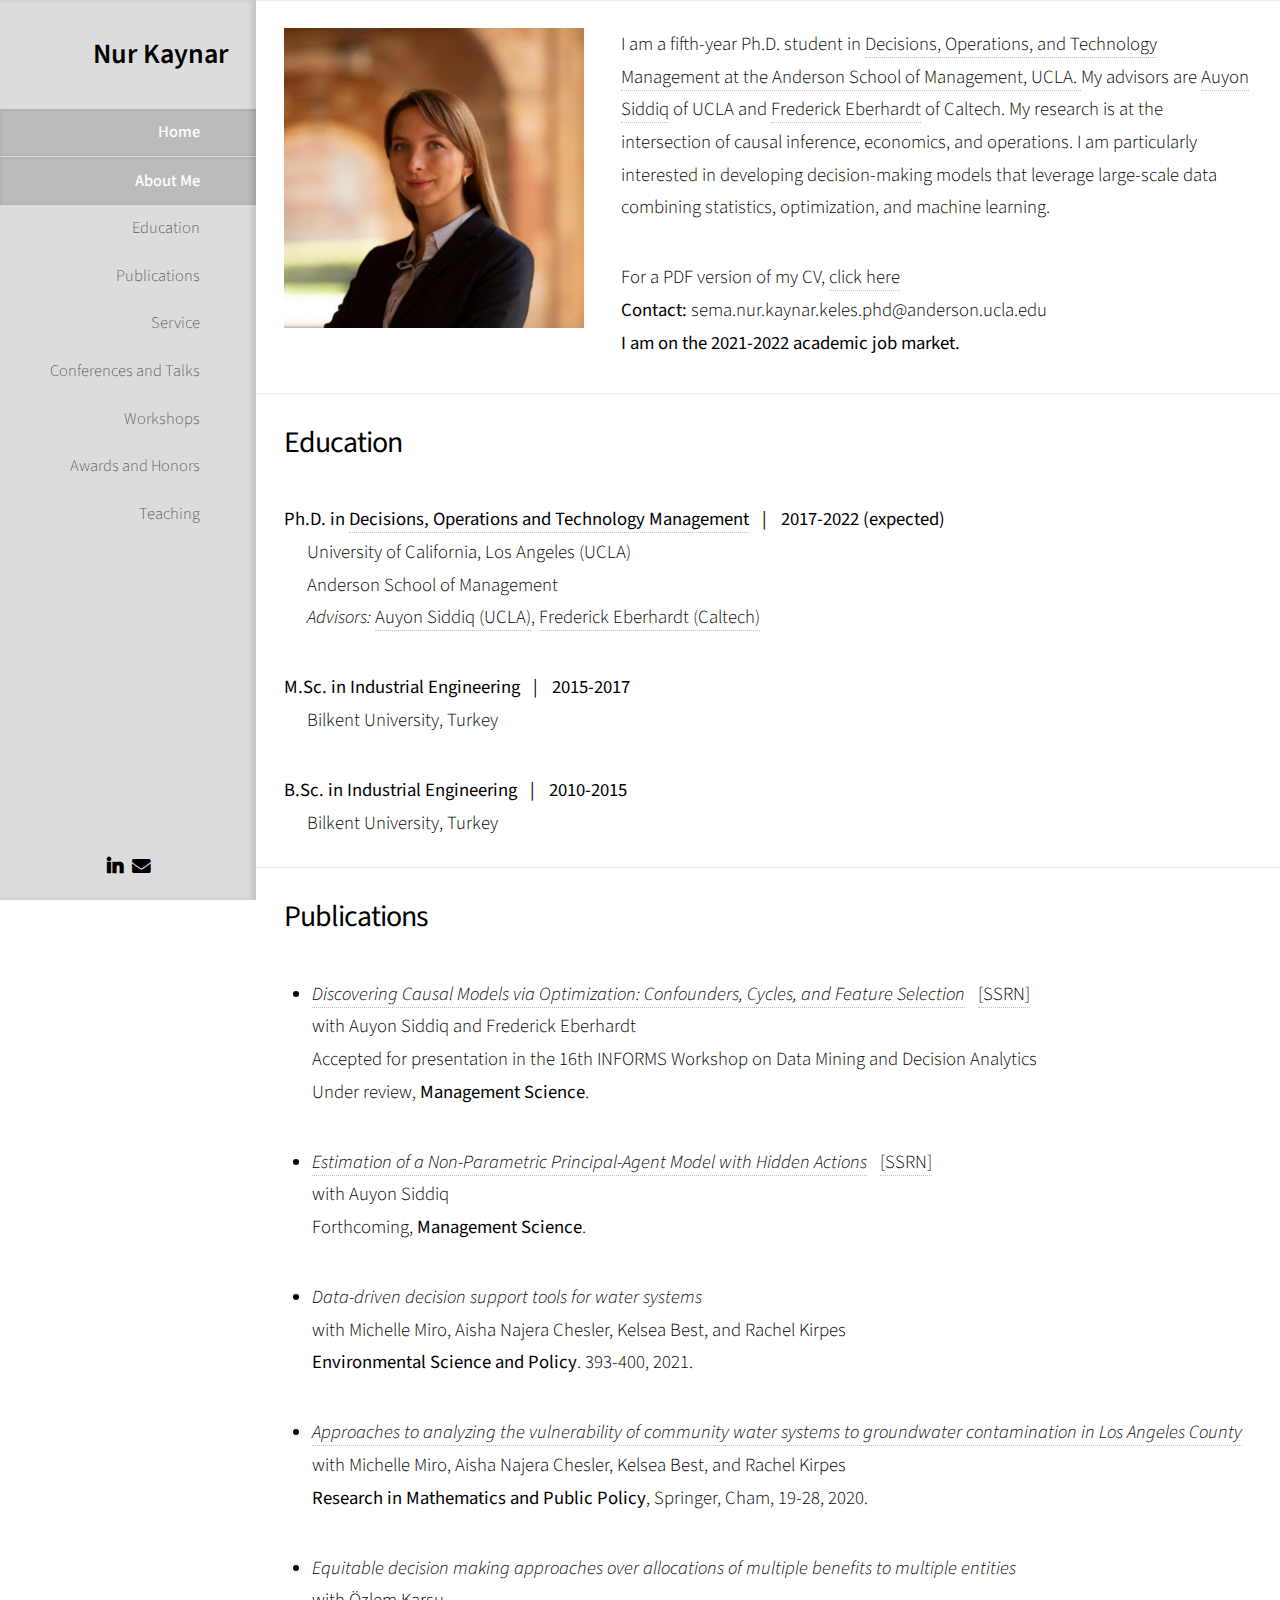
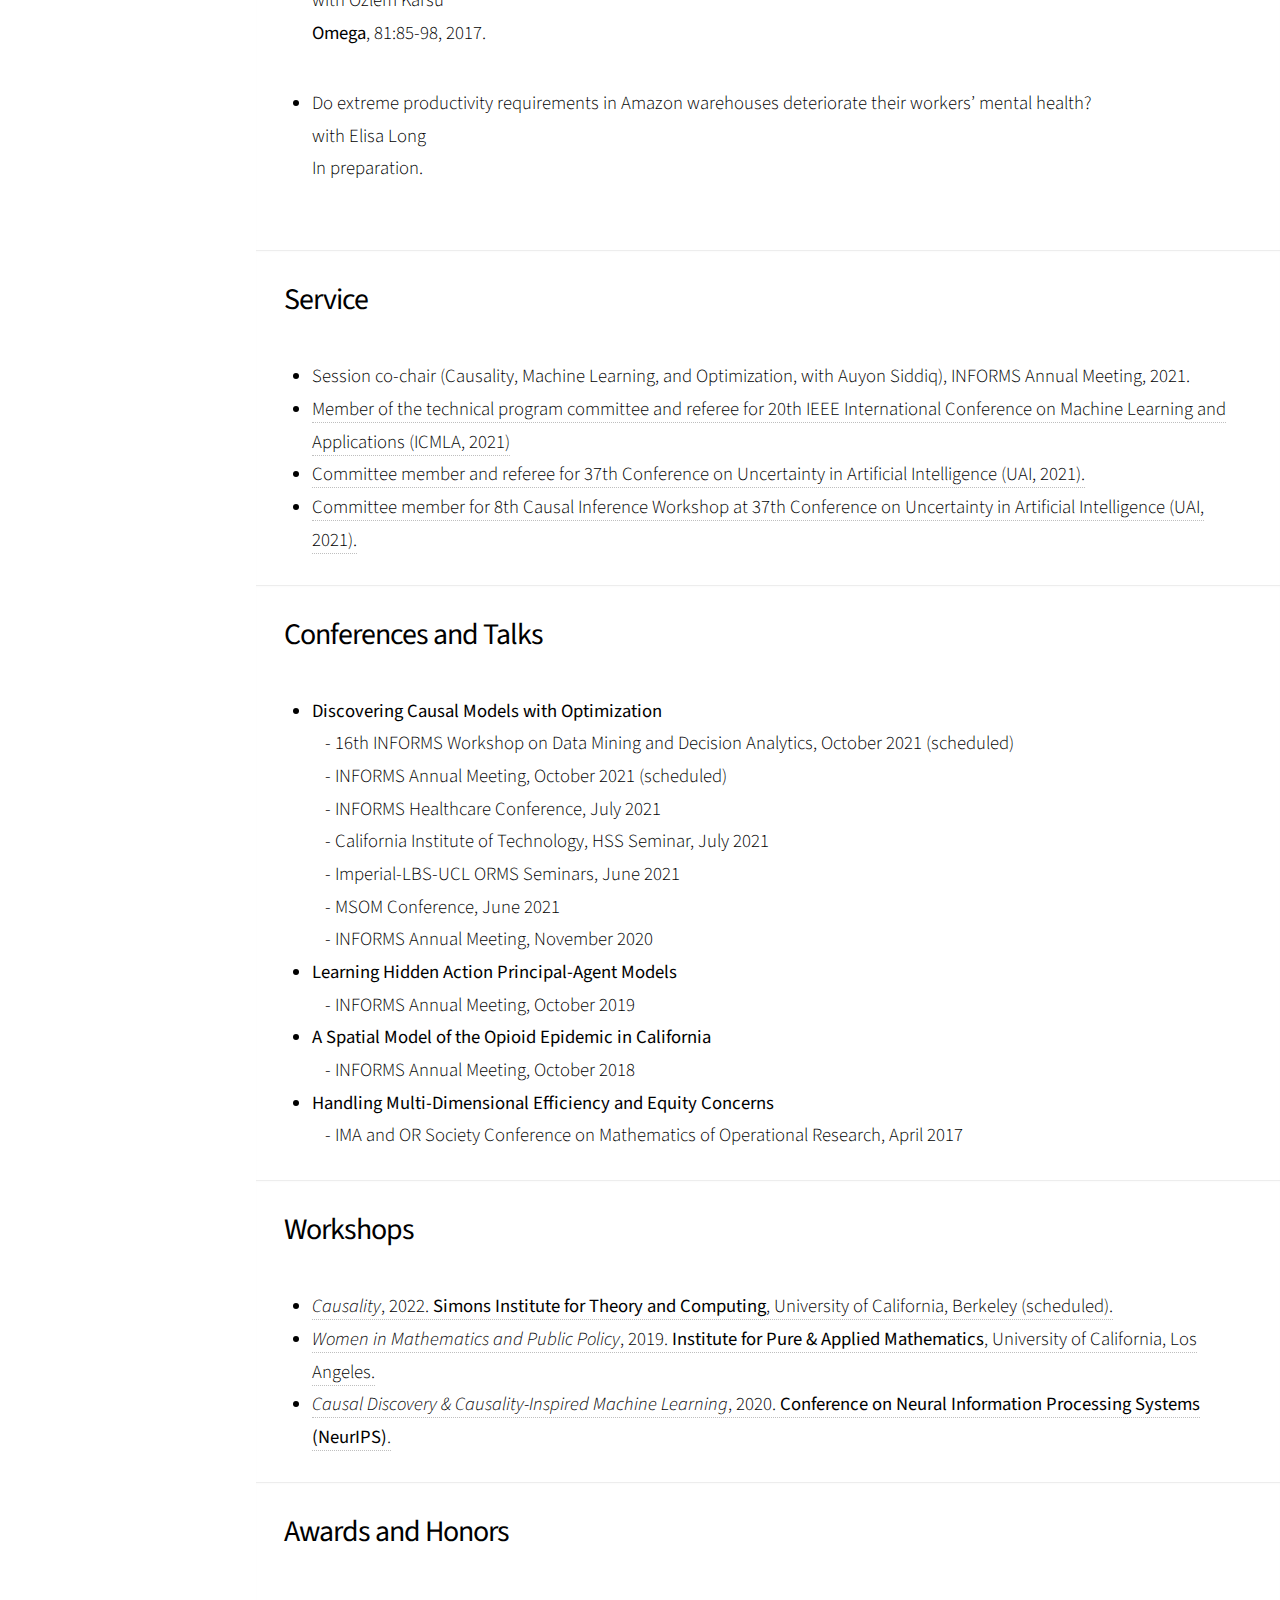
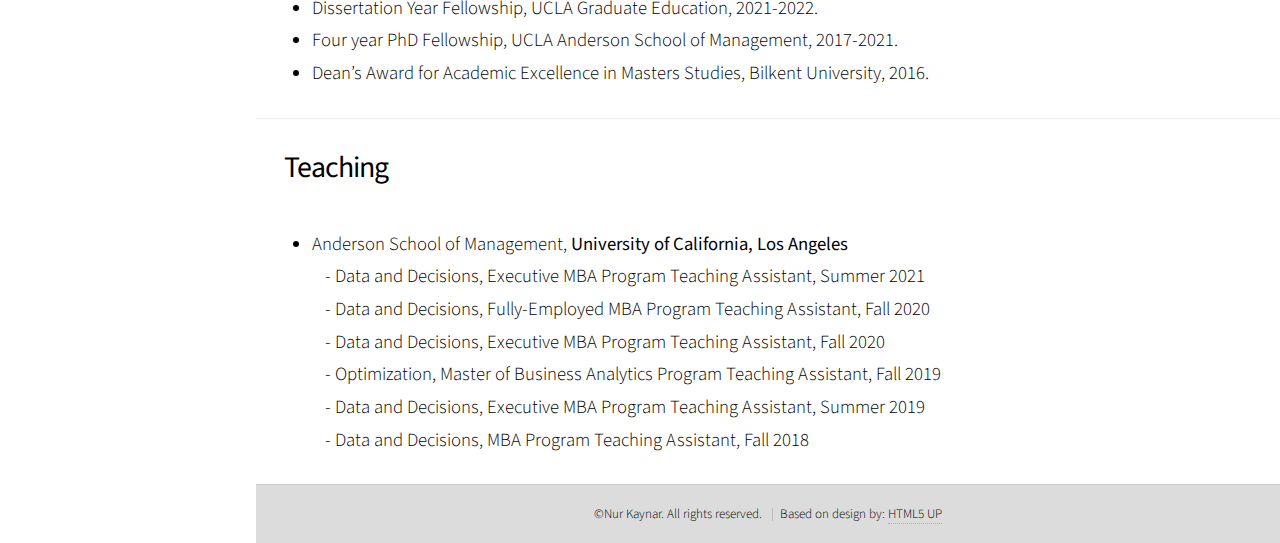
==== index.html @ 28cd74de "Updated CV" ====
<!DOCTYPE HTML>
<html><head><!-- Robots -->
  <meta name="robots" content="index, follow" /><link rel="canonical" href="https://nkaynar.github.io/" /><!-- Title, description, author --><title>Home | Nur Kaynar</title>
  <meta name="description" content="Nur Kaynar, UCLA" />
  <meta name="author" content="Nur Kaynar" />
  
  <!-- Open Graph -->
  <meta property="og:title" content="Home | Nur Kaynar" />
  <meta property="og:type" content="website" />
  <meta property="og:image" content="" />
  <meta property="og:url" content="https://nkaynar.github.io/" />
  <meta property="og:site_name" content="Nur Kaynar" />
  <meta property="og:description" content="Nur Kaynar, UCLA" />
  
  <!-- Styles -->
  <meta charset="utf-8" />
  <meta name="viewport" content="width=device-width, initial-scale=1" />
  <!--[if lte IE 8]><script src="/assets/js/ie/html5shiv.js" defer></script><![endif]-->
  <link rel="stylesheet" href="/assets/css/main.css" />
  <!--[if lte IE 8]><link rel="stylesheet" href="/assets/css/ie8.css" /><![endif]-->
  <!--[if lte IE 9]><link rel="stylesheet" href="/assets/css/ie9.css" /><![endif]-->
  <link rel="stylesheet" href="https://use.fontawesome.com/releases/v5.1.0/css/all.css">

  <!-- Scripts -->
  <script src="https://ajax.googleapis.com/ajax/libs/jquery/1.11.3/jquery.min.js" defer></script>
  <script src="/assets/js/jquery.scrolly.min.js" defer></script>
  <script src="/assets/js/jquery.scrollzer.min.js" defer></script>
  <script src="/assets/js/skel.min.js" defer></script>
  <script src="/assets/js/util.js" defer></script>
  <!--[if lte IE 8]><script src="/assets/js/ie/respond.min.js" defer></script><![endif]-->
  <script src="/assets/js/main.js" defer></script>

</head>
<body><!-- Header -->
<div id="header">
  <div class="top"><!-- Logo -->
<div id="logo">
  <a href="https://nkaynar.github.io/" id="home-link">
    <h1 id="title">Nur Kaynar</h1>
  </a>
</div>
<!-- Nav -->
<nav id="nav">
  <ul><li><a href="#" id="home" class="active">
            <span class="icon none">Home</span>
          </a></li><hr><li><a href="#about-me" id="about-me-link" class="scrolly"><span class="icon none">About Me</span></a></li><li><a href="#education" id="education-link" class="scrolly"><span class="icon none">Education</span></a></li><li><a href="#publications" id="publications-link" class="scrolly"><span class="icon none">Publications</span></a></li><li><a href="#service" id="service-link" class="scrolly"><span class="icon none">Service</span></a></li><li><a href="#conferences-and-talks" id="conferences-and-talks-link" class="scrolly"><span class="icon none">Conferences and Talks</span></a></li><li><a href="#workshops" id="workshops-link" class="scrolly"><span class="icon none">Workshops</span></a></li><li><a href="#awards-and-honors" id="awards-and-honors-link" class="scrolly"><span class="icon none">Awards and Honors</span></a></li><li><a href="#teaching" id="teaching-link" class="scrolly"><span class="icon none">Teaching</span></a></li></ul>
</nav></div>
  <div class="bottom"><!-- Social Icons -->
<ul class="icons"><li><a href="https://www.linkedin.com/in/nur-kaynar-5b547512b" class="icon-b fa-linkedin-in"><span class="label">LinkedIn</span></a></li><li><a href="mailto:sema.nur.kaynar.keles.phd@anderson.ucla.edu" class="icon fa-envelope"><span class="label">Email</span></a></li></ul>
</div>
</div>
<!-- Main -->
<div id="main"><!-- Sections --><section id="about-me" class="shade-two">
  <div class="container"><body class="aboutme">
    <div class="square">

        <div>
            <img class="image left" align="left" src="assets/images/NurK.png" width="300" height="300" />  
            <p align="left">
                I am a fifth-year Ph.D. student in <a href="https://www.anderson.ucla.edu/faculty-and-research/decisions-operations-and-technology-management">Decisions, Operations, and Technology Management at the Anderson School of Management, UCLA. </a>
                My advisors are <a href="https://www.auyonsiddiq.com/"> Auyon Siddiq</a> of UCLA and <a href="http://www.its.caltech.edu/~fehardt/"> Frederick Eberhardt</a> of Caltech. 
                My research is at the intersection of causal inference, economics, and operations. I am particularly interested in developing decision-making models that leverage large-scale data combining statistics, optimization, and machine learning.
	    </p>
        </div>
    <div>
    </div>
    </div>
</body>
<p>For a PDF version of my CV, <a href="NurKaynarCV.pdf">click here</a><br />
<strong>Contact:</strong> sema.nur.kaynar.keles.phd@anderson.ucla.edu<br />
<strong>I am on the 2021-2022 academic job market.</strong></p>

</div>
</section>
<section id="education" class="shade-three">
  <div class="container"><header>
			<h2>Education</h2></header><p><strong>Ph.D. in <a href="https://www.anderson.ucla.edu/faculty-and-research/decisions-operations-and-technology-management"> Decisions, Operations and Technology Management</a> <span style="display:inline-block; width: 0.5em;"></span>|<span style="display:inline-block; width: 0.5em;"></span> 2017-2022 (expected)</strong><br />
<span style="display:inline-block; width: 1em;"></span> University of California, Los Angeles (UCLA)<br />
<span style="display:inline-block; width: 1em;"></span> Anderson School of Management<br />
<span style="display:inline-block; width: 1em;"></span> <em>Advisors:</em> <a href="https://www.auyonsiddiq.com/"> Auyon Siddiq (UCLA)</a>, <a href="http://www.its.caltech.edu/~fehardt/"> Frederick Eberhardt (Caltech)</a></p>

<p><strong>M.Sc. in Industrial Engineering <span style="display:inline-block; width: 0.5em;"></span>|<span style="display:inline-block; width: 0.5em;"></span> 2015-2017</strong><br />
<span style="display:inline-block; width: 1em;"></span> Bilkent University, Turkey<br /></p>

<p><strong>B.Sc. in Industrial Engineering <span style="display:inline-block; width: 0.5em;"></span>|<span style="display:inline-block; width: 0.5em;"></span> 2010-2015</strong><br />
<span style="display:inline-block; width: 1em;"></span> Bilkent University, Turkey<br /></p>

</div>
</section>
<section id="publications" class="shade-four">
  <div class="container"><header>
			<h2>Publications</h2></header><ul>
  <li>
    <p><a href="http://ssrn.com/abstract=3873034"> <em>Discovering Causal Models via Optimization: Confounders, Cycles, and Feature Selection</em></a> <span style="display:inline-block; width: 0.25em;"></span> <a href="http://ssrn.com/abstract=3873034">[SSRN]</a><br />
with Auyon Siddiq and Frederick Eberhardt<br />
Accepted for presentation in the 16th INFORMS Workshop on Data Mining and Decision Analytics<br />
Under review, <strong>Management Science</strong>.<br /></p>
  </li>
  <li>
    <p><a href="https://papers.ssrn.com/abstract=3431383"> <em>Estimation of a Non-Parametric Principal-Agent Model with Hidden Actions</em></a> <span style="display:inline-block; width: 0.25em;"></span> <a href="https://papers.ssrn.com/abstract=3431383">[SSRN]</a><br />
with Auyon Siddiq<br />
Forthcoming, <strong>Management Science</strong>.<br /></p>
  </li>
  <li>
    <p><em>Data-driven decision support tools for water systems</em><br />
with Michelle Miro, Aisha Najera Chesler, Kelsea Best, and Rachel Kirpes<br />
<strong>Environmental Science and Policy</strong>. 393-400, 2021.<br /></p>
  </li>
  <li>
    <p><a href="https://www.rand.org/pubs/external_publications/EP68397.html"> <em>Approaches to analyzing the vulnerability of community water systems to groundwater contamination in Los Angeles County</em></a> <br />
with Michelle Miro, Aisha Najera Chesler, Kelsea Best, and Rachel Kirpes<br />
<strong>Research in Mathematics and Public Policy</strong>, Springer, Cham, 19-28, 2020.<br /></p>
  </li>
  <li>
    <p><em>Equitable decision making approaches over allocations of multiple benefits to multiple entities</em><br />
with Özlem Karsu<br />
<strong>Omega</strong>, 81:85-98, 2017.<br /></p>
  </li>
  <li>
    <p>Do extreme productivity requirements in Amazon warehouses deteriorate their workers’ mental health?<br />
with Elisa Long<br />
In preparation.<br /></p>
  </li>
</ul>
</div>
</section>
<section id="service" class="shade-three">
  <div class="container"><header>
			<h2>Service</h2></header><ul>
  <li>Session co-chair (Causality, Machine Learning, and Optimization, with Auyon Siddiq), INFORMS
Annual Meeting, 2021.</li>
  <li><a href="https://www.icmla-conference.org/icmla21/"> Member of the technical program committee and referee for 20th IEEE International Conference on Machine Learning and Applications (ICMLA, 2021)</a></li>
  <li><a href="https://www.auai.org/uai2021/"> Committee member and referee for 37th Conference on Uncertainty in Artificial Intelligence (UAI, 2021).</a></li>
  <li><a href="https://sites.google.com/uw.edu/causaluai2021/home"> Committee member for 8th Causal Inference Workshop at 37th Conference on Uncertainty in Artificial Intelligence (UAI, 2021).</a></li>
</ul>

</div>
</section>
<section id="conferences-and-talks" class="shade-two">
  <div class="container"><header>
			<h2>Conferences and Talks</h2></header><ul>
  <li><strong>Discovering Causal Models with Optimization</strong><br />
<span style="display:inline-block; width: 0.5em;"></span> - 16th INFORMS Workshop on Data Mining and Decision Analytics, October 2021 (scheduled)<br />
<span style="display:inline-block; width: 0.5em;"></span> - INFORMS Annual Meeting, October 2021 (scheduled)<br />
<span style="display:inline-block; width: 0.5em;"></span> - INFORMS Healthcare Conference, July 2021<br />
<span style="display:inline-block; width: 0.5em;"></span> - California Institute of Technology, HSS Seminar, July 2021<br />
<span style="display:inline-block; width: 0.5em;"></span> - Imperial-LBS-UCL ORMS Seminars, June 2021<br />
<span style="display:inline-block; width: 0.5em;"></span> - MSOM Conference, June 2021<br />
<span style="display:inline-block; width: 0.5em;"></span> - INFORMS Annual Meeting, November 2020<br /></li>
  <li><strong>Learning Hidden Action Principal-Agent Models</strong><br />
<span style="display:inline-block; width: 0.5em;"></span> - INFORMS Annual Meeting, October 2019<br /></li>
  <li><strong>A Spatial Model of the Opioid Epidemic in California</strong><br />
<span style="display:inline-block; width: 0.5em;"></span> - INFORMS Annual Meeting, October 2018<br /></li>
  <li><strong>Handling Multi-Dimensional Efficiency and Equity Concerns</strong><br />
<span style="display:inline-block; width: 0.5em;"></span> - IMA and OR Society Conference on Mathematics of Operational Research, April 2017<br /></li>
</ul>

</div>
</section>
<section id="workshops" class="shade-three">
  <div class="container"><header>
			<h2>Workshops</h2></header><ul>
  <li><a href="https://simons.berkeley.edu/programs/causality2022"> <em>Causality</em>, 2022. <strong>Simons Institute for Theory and Computing</strong>, University of California, Berkeley (scheduled).</a></li>
  <li><a href="http://www.ipam.ucla.edu/programs/special-events-and-conferences/women-in-mathematics-and-public-policy/"> <em>Women in Mathematics and Public Policy</em>, 2019. <strong>Institute for Pure &amp; Applied Mathematics</strong>, University of California, Los Angeles.</a></li>
  <li><a href="https://www.cmu.edu/dietrich/causality/neurips20ws/"> <em>Causal Discovery &amp; Causality-Inspired Machine Learning</em>, 2020. <strong>Conference on Neural Information Processing Systems (NeurIPS)</strong>.</a></li>
</ul>

</div>
</section>
<section id="awards-and-honors" class="shade-four">
  <div class="container"><header>
			<h2>Awards and Honors</h2></header><ul>
  <li>Dissertation Year Fellowship, UCLA Graduate Education, 2021-2022.<br /></li>
  <li>Four year PhD Fellowship, UCLA Anderson School of Management, 2017-2021.<br /></li>
  <li>Dean’s Award for Academic Excellence in Masters Studies, Bilkent University, 2016.<br /></li>
</ul>

</div>
</section>
<section id="teaching" class="shade-three">
  <div class="container"><header>
			<h2>Teaching</h2></header><ul>
  <li>Anderson School of Management, <strong>University of California, Los Angeles</strong><br />
<span style="display:inline-block; width: 0.5em;"></span> - Data and Decisions, Executive MBA Program Teaching Assistant, Summer 2021<br />
<span style="display:inline-block; width: 0.5em;"></span> - Data and Decisions, Fully-Employed MBA Program Teaching Assistant, Fall 2020<br />
<span style="display:inline-block; width: 0.5em;"></span> - Data and Decisions, Executive MBA Program Teaching Assistant, Fall 2020<br />
<span style="display:inline-block; width: 0.5em;"></span> - Optimization, Master of Business Analytics Program Teaching Assistant, Fall 2019<br />
<span style="display:inline-block; width: 0.5em;"></span> - Data and Decisions, Executive MBA Program Teaching Assistant, Summer 2019<br />
<span style="display:inline-block; width: 0.5em;"></span> - Data and Decisions, MBA Program Teaching Assistant, Fall 2018<br /></li>
</ul>

</div>
</section>
</div><!-- Footer -->
<div id="footer">
  
  <!-- Copyright -->
  <ul class="copyright">
    
      <li>&copy;Nur Kaynar. All rights reserved.</li>
    <li>Based on design by: <a href="http://html5up.net">HTML5 UP</a></li>
    
  </ul>
  
</div>
</body>
</html>
---- assets/css/main.css ----
@import url("https://fonts.googleapis.com/css?family=Source+Sans+Pro:300,300italic,400,600");
/* Prologue by HTML5 UP html5up.net | @ajlkn Free for personal and commercial use under the CCA 3.0 license (html5up.net/license) */
/* Reset */
html, body, div, span, applet, object, iframe, h1, h2, h3, h4, h5, h6, p, blockquote, pre, a, abbr, acronym, address, big, cite, code, del, dfn, em, img, ins, kbd, q, s, samp, small, strike, strong, sub, sup, tt, var, b, u, i, center, dl, dt, dd, ol, ul, li, fieldset, form, label, legend, table, caption, tbody, tfoot, thead, tr, th, td, article, aside, canvas, details, embed, figure, figcaption, footer, header, hgroup, menu, nav, output, ruby, section, summary, time, mark, audio, video { margin: 0; padding: 0; border: 0; font-size: 100%; font: inherit; vertical-align: baseline; }

article, aside, details, figcaption, figure, footer, header, hgroup, menu, nav, section { display: block; }

body { line-height: 1; }

ol, ul { list-style: none; }

blockquote, q { quotes: none; }

blockquote:before, blockquote:after, q:before, q:after { content: ''; content: none; }

table { border-collapse: collapse; border-spacing: 0; }

body { -webkit-text-size-adjust: none; }

/* Box Model */
*, *:before, *:after { -moz-box-sizing: border-box; -webkit-box-sizing: border-box; box-sizing: border-box; }

/* Containers */
.container { margin-left: auto; margin-right: auto; }

.container.\31 25\25		{ width: 100%; max-width: 1750px; min-width: 1400px; }

.container.\37 5\25			{ width: 1050px; }

.container.\35 0\25			{ width: 700px; }

.container.\32 5\25			{ width: 350px; }

.container { width: 1400px; }

@media screen and (min-width: 961px) and (max-width: 1880px) { .container.\31 25\25		{ width: 100%; max-width: 1500px; min-width: 1200px; } .container.\37 5\25			{ width: 900px; } .container.\35 0\25			{ width: 600px; } .container.\32 5\25			{ width: 300px; } .container { width: 1200px; } }

@media screen and (min-width: 961px) and (max-width: 1620px) { .container.\31 25\25		{ width: 100%; max-width: 1200px; min-width: 960px; } .container.\37 5\25			{ width: 720px; } .container.\35 0\25			{ width: 480px; } .container.\32 5\25			{ width: 240px; } .container { width: 960px; } }

@media screen and (min-width: 961px) and (max-width: 1320px) { .container.\31 25\25		{ width: 100%; max-width: 125%; min-width: 100%; } .container.\37 5\25			{ width: 75%; } .container.\35 0\25			{ width: 50%; } .container.\32 5\25			{ width: 25%; } .container { width: 100%; } }

@media screen and (max-width: 960px) { .container.\31 25\25		{ width: 100%; max-width: 125%; min-width: 100%; } .container.\37 5\25			{ width: 75%; } .container.\35 0\25			{ width: 50%; } .container.\32 5\25			{ width: 25%; } .container { width: 100%; } }

@media screen and (max-width: 736px) { .container.\31 25\25		{ width: 100%; max-width: 125%; min-width: 100%; } .container.\37 5\25			{ width: 75%; } .container.\35 0\25			{ width: 50%; } .container.\32 5\25			{ width: 25%; } .container { width: 100% !important; } }

/* Grid */
.row { border-bottom: solid 1px transparent; -moz-box-sizing: border-box; -webkit-box-sizing: border-box; box-sizing: border-box; }

.row > * { float: left; -moz-box-sizing: border-box; -webkit-box-sizing: border-box; box-sizing: border-box; }

.row:after, .row:before { content: ''; display: block; clear: both; height: 0; }

.row.uniform > * > :first-child { margin-top: 0; }

.row.uniform > * > :last-child { margin-bottom: 0; }

.row.\30 \25 > * { padding: 0px 0 0 0px; }

.row.\30 \25 { margin: 0px 0 -1px 0px; }

.row.uniform.\30 \25 > * { padding: 0px 0 0 0px; }

.row.uniform.\30 \25 { margin: 0px 0 -1px 0px; }

.row > * { padding: 40px 0 0 40px; }

.row { margin: -40px 0 -1px -40px; }

.row.uniform > * { padding: 40px 0 0 40px; }

.row.uniform { margin: -40px 0 -1px -40px; }

.row.\32 00\25 > * { padding: 80px 0 0 80px; }

.row.\32 00\25 { margin: -80px 0 -1px -80px; }

.row.uniform.\32 00\25 > * { padding: 80px 0 0 80px; }

.row.uniform.\32 00\25 { margin: -80px 0 -1px -80px; }

.row.\31 50\25 > * { padding: 60px 0 0 60px; }

.row.\31 50\25 { margin: -60px 0 -1px -60px; }

.row.uniform.\31 50\25 > * { padding: 60px 0 0 60px; }

.row.uniform.\31 50\25 { margin: -60px 0 -1px -60px; }

.row.\35 0\25 > * { padding: 20px 0 0 20px; }

.row.\35 0\25 { margin: -20px 0 -1px -20px; }

.row.uniform.\35 0\25 > * { padding: 20px 0 0 20px; }

.row.uniform.\35 0\25 { margin: -20px 0 -1px -20px; }

.row.\32 5\25 > * { padding: 10px 0 0 10px; }

.row.\32 5\25 { margin: -10px 0 -1px -10px; }

.row.uniform.\32 5\25 > * { padding: 10px 0 0 10px; }

.row.uniform.\32 5\25 { margin: -10px 0 -1px -10px; }

.\31 2u, .\31 2u\24 { width: 100%; clear: none; margin-left: 0; }

.\31 1u, .\31 1u\24 { width: 91.6666666667%; clear: none; margin-left: 0; }

.\31 0u, .\31 0u\24 { width: 83.3333333333%; clear: none; margin-left: 0; }

.\39 u, .\39 u\24 { width: 75%; clear: none; margin-left: 0; }

.\38 u, .\38 u\24 { width: 66.6666666667%; clear: none; margin-left: 0; }

.\37 u, .\37 u\24 { width: 58.3333333333%; clear: none; margin-left: 0; }

.\36 u, .\36 u\24 { width: 50%; clear: none; margin-left: 0; }

.\35 u, .\35 u\24 { width: 41.6666666667%; clear: none; margin-left: 0; }

.\34 u, .\34 u\24 { width: 33.3333333333%; clear: none; margin-left: 0; }

.\33 u, .\33 u\24 { width: 25%; clear: none; margin-left: 0; }

.\32 u, .\32 u\24 { width: 16.6666666667%; clear: none; margin-left: 0; }

.\31 u, .\31 u\24 { width: 8.3333333333%; clear: none; margin-left: 0; }

.\31 2u\24 + *, .\31 1u\24 + *, .\31 0u\24 + *, .\39 u\24 + *, .\38 u\24 + *, .\37 u\24 + *, .\36 u\24 + *, .\35 u\24 + *, .\34 u\24 + *, .\33 u\24 + *, .\32 u\24 + *, .\31 u\24 + * { clear: left; }

.\-11u { margin-left: 91.6666666667%; }

.\-10u { margin-left: 83.3333333333%; }

.\-9u { margin-left: 75%; }

.\-8u { margin-left: 66.6666666667%; }

.\-7u { margin-left: 58.3333333333%; }

.\-6u { margin-left: 50%; }

.\-5u { margin-left: 41.6666666667%; }

.\-4u { margin-left: 33.3333333333%; }

.\-3u { margin-left: 25%; }

.\-2u { margin-left: 16.6666666667%; }

.\-1u { margin-left: 8.3333333333%; }

@media screen and (min-width: 961px) and (max-width: 1880px) { .row > * { padding: 40px 0 0 40px; } .row { margin: -40px 0 -1px -40px; } .row.uniform > * { padding: 40px 0 0 40px; } .row.uniform { margin: -40px 0 -1px -40px; } .row.\32 00\25 > * { padding: 80px 0 0 80px; } .row.\32 00\25 { margin: -80px 0 -1px -80px; } .row.uniform.\32 00\25 > * { padding: 80px 0 0 80px; } .row.uniform.\32 00\25 { margin: -80px 0 -1px -80px; } .row.\31 50\25 > * { padding: 60px 0 0 60px; } .row.\31 50\25 { margin: -60px 0 -1px -60px; } .row.uniform.\31 50\25 > * { padding: 60px 0 0 60px; } .row.uniform.\31 50\25 { margin: -60px 0 -1px -60px; } .row.\35 0\25 > * { padding: 20px 0 0 20px; } .row.\35 0\25 { margin: -20px 0 -1px -20px; } .row.uniform.\35 0\25 > * { padding: 20px 0 0 20px; } .row.uniform.\35 0\25 { margin: -20px 0 -1px -20px; } .row.\32 5\25 > * { padding: 10px 0 0 10px; } .row.\32 5\25 { margin: -10px 0 -1px -10px; } .row.uniform.\32 5\25 > * { padding: 10px 0 0 10px; } .row.uniform.\32 5\25 { margin: -10px 0 -1px -10px; } .\31 2u\28wide\29, .\31 2u\24\28wide\29 { width: 100%; clear: none; margin-left: 0; } .\31 1u\28wide\29, .\31 1u\24\28wide\29 { width: 91.6666666667%; clear: none; margin-left: 0; } .\31 0u\28wide\29, .\31 0u\24\28wide\29 { width: 83.3333333333%; clear: none; margin-left: 0; } .\39 u\28wide\29, .\39 u\24\28wide\29 { width: 75%; clear: none; margin-left: 0; } .\38 u\28wide\29, .\38 u\24\28wide\29 { width: 66.6666666667%; clear: none; margin-left: 0; } .\37 u\28wide\29, .\37 u\24\28wide\29 { width: 58.3333333333%; clear: none; margin-left: 0; } .\36 u\28wide\29, .\36 u\24\28wide\29 { width: 50%; clear: none; margin-left: 0; } .\35 u\28wide\29, .\35 u\24\28wide\29 { width: 41.6666666667%; clear: none; margin-left: 0; } .\34 u\28wide\29, .\34 u\24\28wide\29 { width: 33.3333333333%; clear: none; margin-left: 0; } .\33 u\28wide\29, .\33 u\24\28wide\29 { width: 25%; clear: none; margin-left: 0; } .\32 u\28wide\29, .\32 u\24\28wide\29 { width: 16.6666666667%; clear: none; margin-left: 0; } .\31 u\28wide\29, .\31 u\24\28wide\29 { width: 8.3333333333%; clear: none; margin-left: 0; } .\31 2u\24\28wide\29 + *, .\31 1u\24\28wide\29 + *, .\31 0u\24\28wide\29 + *, .\39 u\24\28wide\29 + *, .\38 u\24\28wide\29 + *, .\37 u\24\28wide\29 + *, .\36 u\24\28wide\29 + *, .\35 u\24\28wide\29 + *, .\34 u\24\28wide\29 + *, .\33 u\24\28wide\29 + *, .\32 u\24\28wide\29 + *, .\31 u\24\28wide\29 + * { clear: left; } .\-11u\28wide\29 { margin-left: 91.6666666667%; } .\-10u\28wide\29 { margin-left: 83.3333333333%; } .\-9u\28wide\29 { margin-left: 75%; } .\-8u\28wide\29 { margin-left: 66.6666666667%; } .\-7u\28wide\29 { margin-left: 58.3333333333%; } .\-6u\28wide\29 { margin-left: 50%; } .\-5u\28wide\29 { margin-left: 41.6666666667%; } .\-4u\28wide\29 { margin-left: 33.3333333333%; } .\-3u\28wide\29 { margin-left: 25%; } .\-2u\28wide\29 { margin-left: 16.6666666667%; } .\-1u\28wide\29 { margin-left: 8.3333333333%; } }

@media screen and (min-width: 961px) and (max-width: 1620px) { .row > * { padding: 40px 0 0 40px; } .row { margin: -40px 0 -1px -40px; } .row.uniform > * { padding: 40px 0 0 40px; } .row.uniform { margin: -40px 0 -1px -40px; } .row.\32 00\25 > * { padding: 80px 0 0 80px; } .row.\32 00\25 { margin: -80px 0 -1px -80px; } .row.uniform.\32 00\25 > * { padding: 80px 0 0 80px; } .row.uniform.\32 00\25 { margin: -80px 0 -1px -80px; } .row.\31 50\25 > * { padding: 60px 0 0 60px; } .row.\31 50\25 { margin: -60px 0 -1px -60px; } .row.uniform.\31 50\25 > * { padding: 60px 0 0 60px; } .row.uniform.\31 50\25 { margin: -60px 0 -1px -60px; } .row.\35 0\25 > * { padding: 20px 0 0 20px; } .row.\35 0\25 { margin: -20px 0 -1px -20px; } .row.uniform.\35 0\25 > * { padding: 20px 0 0 20px; } .row.uniform.\35 0\25 { margin: -20px 0 -1px -20px; } .row.\32 5\25 > * { padding: 10px 0 0 10px; } .row.\32 5\25 { margin: -10px 0 -1px -10px; } .row.uniform.\32 5\25 > * { padding: 10px 0 0 10px; } .row.uniform.\32 5\25 { margin: -10px 0 -1px -10px; } .\31 2u\28normal\29, .\31 2u\24\28normal\29 { width: 100%; clear: none; margin-left: 0; } .\31 1u\28normal\29, .\31 1u\24\28normal\29 { width: 91.6666666667%; clear: none; margin-left: 0; } .\31 0u\28normal\29, .\31 0u\24\28normal\29 { width: 83.3333333333%; clear: none; margin-left: 0; } .\39 u\28normal\29, .\39 u\24\28normal\29 { width: 75%; clear: none; margin-left: 0; } .\38 u\28normal\29, .\38 u\24\28normal\29 { width: 66.6666666667%; clear: none; margin-left: 0; } .\37 u\28normal\29, .\37 u\24\28normal\29 { width: 58.3333333333%; clear: none; margin-left: 0; } .\36 u\28normal\29, .\36 u\24\28normal\29 { width: 50%; clear: none; margin-left: 0; } .\35 u\28normal\29, .\35 u\24\28normal\29 { width: 41.6666666667%; clear: none; margin-left: 0; } .\34 u\28normal\29, .\34 u\24\28normal\29 { width: 33.3333333333%; clear: none; margin-left: 0; } .\33 u\28normal\29, .\33 u\24\28normal\29 { width: 25%; clear: none; margin-left: 0; } .\32 u\28normal\29, .\32 u\24\28normal\29 { width: 16.6666666667%; clear: none; margin-left: 0; } .\31 u\28normal\29, .\31 u\24\28normal\29 { width: 8.3333333333%; clear: none; margin-left: 0; } .\31 2u\24\28normal\29 + *, .\31 1u\24\28normal\29 + *, .\31 0u\24\28normal\29 + *, .\39 u\24\28normal\29 + *, .\38 u\24\28normal\29 + *, .\37 u\24\28normal\29 + *, .\36 u\24\28normal\29 + *, .\35 u\24\28normal\29 + *, .\34 u\24\28normal\29 + *, .\33 u\24\28normal\29 + *, .\32 u\24\28normal\29 + *, .\31 u\24\28normal\29 + * { clear: left; } .\-11u\28normal\29 { margin-left: 91.6666666667%; } .\-10u\28normal\29 { margin-left: 83.3333333333%; } .\-9u\28normal\29 { margin-left: 75%; } .\-8u\28normal\29 { margin-left: 66.6666666667%; } .\-7u\28normal\29 { margin-left: 58.3333333333%; } .\-6u\28normal\29 { margin-left: 50%; } .\-5u\28normal\29 { margin-left: 41.6666666667%; } .\-4u\28normal\29 { margin-left: 33.3333333333%; } .\-3u\28normal\29 { margin-left: 25%; } .\-2u\28normal\29 { margin-left: 16.6666666667%; } .\-1u\28normal\29 { margin-left: 8.3333333333%; } }

@media screen and (min-width: 961px) and (max-width: 1320px) { .row > * { padding: 20px 0 0 20px; } .row { margin: -20px 0 -1px -20px; } .row.uniform > * { padding: 20px 0 0 20px; } .row.uniform { margin: -20px 0 -1px -20px; } .row.\32 00\25 > * { padding: 40px 0 0 40px; } .row.\32 00\25 { margin: -40px 0 -1px -40px; } .row.uniform.\32 00\25 > * { padding: 40px 0 0 40px; } .row.uniform.\32 00\25 { margin: -40px 0 -1px -40px; } .row.\31 50\25 > * { padding: 30px 0 0 30px; } .row.\31 50\25 { margin: -30px 0 -1px -30px; } .row.uniform.\31 50\25 > * { padding: 30px 0 0 30px; } .row.uniform.\31 50\25 { margin: -30px 0 -1px -30px; } .row.\35 0\25 > * { padding: 10px 0 0 10px; } .row.\35 0\25 { margin: -10px 0 -1px -10px; } .row.uniform.\35 0\25 > * { padding: 10px 0 0 10px; } .row.uniform.\35 0\25 { margin: -10px 0 -1px -10px; } .row.\32 5\25 > * { padding: 5px 0 0 5px; } .row.\32 5\25 { margin: -5px 0 -1px -5px; } .row.uniform.\32 5\25 > * { padding: 5px 0 0 5px; } .row.uniform.\32 5\25 { margin: -5px 0 -1px -5px; } .\31 2u\28narrow\29, .\31 2u\24\28narrow\29 { width: 100%; clear: none; margin-left: 0; } .\31 1u\28narrow\29, .\31 1u\24\28narrow\29 { width: 91.6666666667%; clear: none; margin-left: 0; } .\31 0u\28narrow\29, .\31 0u\24\28narrow\29 { width: 83.3333333333%; clear: none; margin-left: 0; } .\39 u\28narrow\29, .\39 u\24\28narrow\29 { width: 75%; clear: none; margin-left: 0; } .\38 u\28narrow\29, .\38 u\24\28narrow\29 { width: 66.6666666667%; clear: none; margin-left: 0; } .\37 u\28narrow\29, .\37 u\24\28narrow\29 { width: 58.3333333333%; clear: none; margin-left: 0; } .\36 u\28narrow\29, .\36 u\24\28narrow\29 { width: 50%; clear: none; margin-left: 0; } .\35 u\28narrow\29, .\35 u\24\28narrow\29 { width: 41.6666666667%; clear: none; margin-left: 0; } .\34 u\28narrow\29, .\34 u\24\28narrow\29 { width: 33.3333333333%; clear: none; margin-left: 0; } .\33 u\28narrow\29, .\33 u\24\28narrow\29 { width: 25%; clear: none; margin-left: 0; } .\32 u\28narrow\29, .\32 u\24\28narrow\29 { width: 16.6666666667%; clear: none; margin-left: 0; } .\31 u\28narrow\29, .\31 u\24\28narrow\29 { width: 8.3333333333%; clear: none; margin-left: 0; } .\31 2u\24\28narrow\29 + *, .\31 1u\24\28narrow\29 + *, .\31 0u\24\28narrow\29 + *, .\39 u\24\28narrow\29 + *, .\38 u\24\28narrow\29 + *, .\37 u\24\28narrow\29 + *, .\36 u\24\28narrow\29 + *, .\35 u\24\28narrow\29 + *, .\34 u\24\28narrow\29 + *, .\33 u\24\28narrow\29 + *, .\32 u\24\28narrow\29 + *, .\31 u\24\28narrow\29 + * { clear: left; } .\-11u\28narrow\29 { margin-left: 91.6666666667%; } .\-10u\28narrow\29 { margin-left: 83.3333333333%; } .\-9u\28narrow\29 { margin-left: 75%; } .\-8u\28narrow\29 { margin-left: 66.6666666667%; } .\-7u\28narrow\29 { margin-left: 58.3333333333%; } .\-6u\28narrow\29 { margin-left: 50%; } .\-5u\28narrow\29 { margin-left: 41.6666666667%; } .\-4u\28narrow\29 { margin-left: 33.3333333333%; } .\-3u\28narrow\29 { margin-left: 25%; } .\-2u\28narrow\29 { margin-left: 16.6666666667%; } .\-1u\28narrow\29 { margin-left: 8.3333333333%; } }

@media screen and (max-width: 960px) { .row > * { padding: 20px 0 0 20px; } .row { margin: -20px 0 -1px -20px; } .row.uniform > * { padding: 20px 0 0 20px; } .row.uniform { margin: -20px 0 -1px -20px; } .row.\32 00\25 > * { padding: 40px 0 0 40px; } .row.\32 00\25 { margin: -40px 0 -1px -40px; } .row.uniform.\32 00\25 > * { padding: 40px 0 0 40px; } .row.uniform.\32 00\25 { margin: -40px 0 -1px -40px; } .row.\31 50\25 > * { padding: 30px 0 0 30px; } .row.\31 50\25 { margin: -30px 0 -1px -30px; } .row.uniform.\31 50\25 > * { padding: 30px 0 0 30px; } .row.uniform.\31 50\25 { margin: -30px 0 -1px -30px; } .row.\35 0\25 > * { padding: 10px 0 0 10px; } .row.\35 0\25 { margin: -10px 0 -1px -10px; } .row.uniform.\35 0\25 > * { padding: 10px 0 0 10px; } .row.uniform.\35 0\25 { margin: -10px 0 -1px -10px; } .row.\32 5\25 > * { padding: 5px 0 0 5px; } .row.\32 5\25 { margin: -5px 0 -1px -5px; } .row.uniform.\32 5\25 > * { padding: 5px 0 0 5px; } .row.uniform.\32 5\25 { margin: -5px 0 -1px -5px; } .\31 2u\28narrower\29, .\31 2u\24\28narrower\29 { width: 100%; clear: none; margin-left: 0; } .\31 1u\28narrower\29, .\31 1u\24\28narrower\29 { width: 91.6666666667%; clear: none; margin-left: 0; } .\31 0u\28narrower\29, .\31 0u\24\28narrower\29 { width: 83.3333333333%; clear: none; margin-left: 0; } .\39 u\28narrower\29, .\39 u\24\28narrower\29 { width: 75%; clear: none; margin-left: 0; } .\38 u\28narrower\29, .\38 u\24\28narrower\29 { width: 66.6666666667%; clear: none; margin-left: 0; } .\37 u\28narrower\29, .\37 u\24\28narrower\29 { width: 58.3333333333%; clear: none; margin-left: 0; } .\36 u\28narrower\29, .\36 u\24\28narrower\29 { width: 50%; clear: none; margin-left: 0; } .\35 u\28narrower\29, .\35 u\24\28narrower\29 { width: 41.6666666667%; clear: none; margin-left: 0; } .\34 u\28narrower\29, .\34 u\24\28narrower\29 { width: 33.3333333333%; clear: none; margin-left: 0; } .\33 u\28narrower\29, .\33 u\24\28narrower\29 { width: 25%; clear: none; margin-left: 0; } .\32 u\28narrower\29, .\32 u\24\28narrower\29 { width: 16.6666666667%; clear: none; margin-left: 0; } .\31 u\28narrower\29, .\31 u\24\28narrower\29 { width: 8.3333333333%; clear: none; margin-left: 0; } .\31 2u\24\28narrower\29 + *, .\31 1u\24\28narrower\29 + *, .\31 0u\24\28narrower\29 + *, .\39 u\24\28narrower\29 + *, .\38 u\24\28narrower\29 + *, .\37 u\24\28narrower\29 + *, .\36 u\24\28narrower\29 + *, .\35 u\24\28narrower\29 + *, .\34 u\24\28narrower\29 + *, .\33 u\24\28narrower\29 + *, .\32 u\24\28narrower\29 + *, .\31 u\24\28narrower\29 + * { clear: left; } .\-11u\28narrower\29 { margin-left: 91.6666666667%; } .\-10u\28narrower\29 { margin-left: 83.3333333333%; } .\-9u\28narrower\29 { margin-left: 75%; } .\-8u\28narrower\29 { margin-left: 66.6666666667%; } .\-7u\28narrower\29 { margin-left: 58.3333333333%; } .\-6u\28narrower\29 { margin-left: 50%; } .\-5u\28narrower\29 { margin-left: 41.6666666667%; } .\-4u\28narrower\29 { margin-left: 33.3333333333%; } .\-3u\28narrower\29 { margin-left: 25%; } .\-2u\28narrower\29 { margin-left: 16.6666666667%; } .\-1u\28narrower\29 { margin-left: 8.3333333333%; } }

@media screen and (max-width: 736px) { .row > * { padding: 20px 0 0 20px; } .row { margin: -20px 0 -1px -20px; } .row.uniform > * { padding: 20px 0 0 20px; } .row.uniform { margin: -20px 0 -1px -20px; } .row.\32 00\25 > * { padding: 40px 0 0 40px; } .row.\32 00\25 { margin: -40px 0 -1px -40px; } .row.uniform.\32 00\25 > * { padding: 40px 0 0 40px; } .row.uniform.\32 00\25 { margin: -40px 0 -1px -40px; } .row.\31 50\25 > * { padding: 30px 0 0 30px; } .row.\31 50\25 { margin: -30px 0 -1px -30px; } .row.uniform.\31 50\25 > * { padding: 30px 0 0 30px; } .row.uniform.\31 50\25 { margin: -30px 0 -1px -30px; } .row.\35 0\25 > * { padding: 10px 0 0 10px; } .row.\35 0\25 { margin: -10px 0 -1px -10px; } .row.uniform.\35 0\25 > * { padding: 10px 0 0 10px; } .row.uniform.\35 0\25 { margin: -10px 0 -1px -10px; } .row.\32 5\25 > * { padding: 5px 0 0 5px; } .row.\32 5\25 { margin: -5px 0 -1px -5px; } .row.uniform.\32 5\25 > * { padding: 5px 0 0 5px; } .row.uniform.\32 5\25 { margin: -5px 0 -1px -5px; } .\31 2u\28mobile\29, .\31 2u\24\28mobile\29 { width: 100%; clear: none; margin-left: 0; } .\31 1u\28mobile\29, .\31 1u\24\28mobile\29 { width: 91.6666666667%; clear: none; margin-left: 0; } .\31 0u\28mobile\29, .\31 0u\24\28mobile\29 { width: 83.3333333333%; clear: none; margin-left: 0; } .\39 u\28mobile\29, .\39 u\24\28mobile\29 { width: 75%; clear: none; margin-left: 0; } .\38 u\28mobile\29, .\38 u\24\28mobile\29 { width: 66.6666666667%; clear: none; margin-left: 0; } .\37 u\28mobile\29, .\37 u\24\28mobile\29 { width: 58.3333333333%; clear: none; margin-left: 0; } .\36 u\28mobile\29, .\36 u\24\28mobile\29 { width: 50%; clear: none; margin-left: 0; } .\35 u\28mobile\29, .\35 u\24\28mobile\29 { width: 41.6666666667%; clear: none; margin-left: 0; } .\34 u\28mobile\29, .\34 u\24\28mobile\29 { width: 33.3333333333%; clear: none; margin-left: 0; } .\33 u\28mobile\29, .\33 u\24\28mobile\29 { width: 25%; clear: none; margin-left: 0; } .\32 u\28mobile\29, .\32 u\24\28mobile\29 { width: 16.6666666667%; clear: none; margin-left: 0; } .\31 u\28mobile\29, .\31 u\24\28mobile\29 { width: 8.3333333333%; clear: none; margin-left: 0; } .\31 2u\24\28mobile\29 + *, .\31 1u\24\28mobile\29 + *, .\31 0u\24\28mobile\29 + *, .\39 u\24\28mobile\29 + *, .\38 u\24\28mobile\29 + *, .\37 u\24\28mobile\29 + *, .\36 u\24\28mobile\29 + *, .\35 u\24\28mobile\29 + *, .\34 u\24\28mobile\29 + *, .\33 u\24\28mobile\29 + *, .\32 u\24\28mobile\29 + *, .\31 u\24\28mobile\29 + * { clear: left; } .\-11u\28mobile\29 { margin-left: 91.6666666667%; } .\-10u\28mobile\29 { margin-left: 83.3333333333%; } .\-9u\28mobile\29 { margin-left: 75%; } .\-8u\28mobile\29 { margin-left: 66.6666666667%; } .\-7u\28mobile\29 { margin-left: 58.3333333333%; } .\-6u\28mobile\29 { margin-left: 50%; } .\-5u\28mobile\29 { margin-left: 41.6666666667%; } .\-4u\28mobile\29 { margin-left: 33.3333333333%; } .\-3u\28mobile\29 { margin-left: 25%; } .\-2u\28mobile\29 { margin-left: 16.6666666667%; } .\-1u\28mobile\29 { margin-left: 8.3333333333%; } }

/* Basic */
body { background: #fff; font-family: 'Source Sans Pro', sans-serif; font-size: 14pt; font-weight: 300; line-height: 1.75em; color: #000; }

body.is-loading * { -moz-transition: none !important; -webkit-transition: none !important; -ms-transition: none !important; transition: none !important; -moz-animation: none !important; -webkit-animation: none !important; -ms-animation: none !important; animation: none !important; }

input, textarea, select { font-family: 'Source Sans Pro', sans-serif; font-size: 16pt; font-weight: 300; line-height: 1.75em; color: #000; }

h1, h2, h3, h4, h5, h6 { font-weight: 400; color: #000; line-height: 1.5em; }

h1 a, h2 a, h3 a, h4 a, h5 a, h6 a { color: inherit; text-decoration: none; }

h1 a strong, h2 a strong, h3 a strong, h4 a strong, h5 a strong, h6 a strong { color: #02182b; }

h2 { font-size: 1.6em; letter-spacing: -1px; }

h3 { font-size: 2em; }

header { margin: 0 0 2em 0; }

header > p { margin: 1em 0 0 0; }

footer { margin: 2em 0 0 0; }

strong, b { font-weight: 400; color: #000; }

em, i { font-style: italic; }

a { text-decoration: none; color: inherit; border-bottom: dotted 1px rgba(128, 128, 128, 0.5); -moz-transition: color 0.35s ease-in-out, border-bottom-color 0.35s ease-in-out; -webkit-transition: color 0.35s ease-in-out, border-bottom-color 0.35s ease-in-out; -ms-transition: color 0.35s ease-in-out, border-bottom-color 0.35s ease-in-out; transition: color 0.35s ease-in-out, border-bottom-color 0.35s ease-in-out; outline: 0; }

a:hover { color: #096cc3; border-bottom-color: rgba(255, 255, 255, 0); }

sub { position: relative; top: 0.5em; font-size: 0.8em; }

sup { position: relative; top: -0.5em; font-size: 0.8em; }

hr { border: 0; border-top: solid 1px #DCDCDC; }

code { background: rgba(0, 0, 0, 0.05); border-color: rgba(0, 0, 0, 0.2); border-radius: 4px; font-family: "Courier New", monospace; font-size: 0.9em; padding: 0.25em 0.325em; }

pre { -webkit-overflow-scrolling: touch; font-family: "Courier New", monospace; font-size: 0.9em; tab-size: 4; margin: 0 0 2em 0; }

pre code { display: block; line-height: 1.5; padding: 0.75em 1em; overflow-x: auto; }

blockquote { margin-left: 1em; border-left: solid 0.5em #ddd; padding: 1em 0 1em 2em; font-style: italic; }

p, ul, ol, dl, table { margin-bottom: 2em; }

dl dt { font-weight: 300; color: #666; }

dl dd { margin-left: 1em; }

br.clear { clear: both; }

/* Sections/Article */
section, article { margin-bottom: 3em; }

section > :last-child, section > .container, section:last-child, section > .container > :last-child, article > :last-child, article > .container, article:last-child, article > .container > :last-child { margin-bottom: 0; }

.row > section, .row > article { margin-bottom: 0; }

section .row, article .row { margin-top: 40px; }

section .row > *, article .row > * { padding-top: 0; }

section ul, section ol, article ul, article ol { padding-left: 0.25em; margin-left: 1.25em; }

/* Image */
.image { display: inline-block; border: 0; }

.image img { display: block; width: 100%; }

.image.avatar48 { width: 48px; height: 48px; background: #f00; }

.image.avatar48 img { width: 48px; height: 48px; }

.image.fit { display: block; width: 100%; }

.image.featured { display: block; width: 100%; margin: 0 0 2em 0; }

.image.left { float: left; margin: 0 2em 2em 0; }

.image.right { float: right; margin: 0 0 2em 2em; }

.image.centered { display: block; margin: 0 0 2em 0; }

.image.centered img { margin: 0 auto; width: auto; }

/* List */
ul { list-style: disc; }

ul.icons { cursor: default; }

ul.icons li { display: inline-block; }

ul.icons a { display: inline-block; width: 2em; height: 2em; line-height: 2em; text-align: center; border: 0; }

ol { list-style: decimal; }

/* Table */
table { width: 100%; text-align: left; }

table tbody tr:nth-child(2n+2) { background: #f4f4f4; }

table td { padding: 0.5em 1em 0.5em 1em; }

table th { text-align: left; padding: 0.5em 1em 0.5em 1em; color: #fff; background: #222729 url("images/overlay.png"); }

table thead { background: #444; color: #fff; }

table tfoot { background: #eee; }

/* Button */
input[type="button"], input[type="submit"], input[type="reset"], button, .button { position: relative; display: inline-block; border-radius: 0.35em; color: #fff !important; text-decoration: none; padding: 0.75em 2.5em 0.75em 2.5em; background-color: #5d83a2; border: 0; cursor: pointer; background-image: -moz-linear-gradient(top, rgba(0, 0, 0, 0), rgba(0, 0, 0, 0.15)), url("images/overlay.png"); background-image: -webkit-linear-gradient(top, rgba(0, 0, 0, 0), rgba(0, 0, 0, 0.15)), url("images/overlay.png"); background-image: -ms-linear-gradient(top, rgba(0, 0, 0, 0), rgba(0, 0, 0, 0.15)), url("images/overlay.png"); background-image: linear-gradient(top, rgba(0, 0, 0, 0), rgba(0, 0, 0, 0.15)), url("images/overlay.png"); -moz-transition: background-color 0.35s ease-in-out; -webkit-transition: background-color 0.35s ease-in-out; -ms-transition: background-color 0.35s ease-in-out; transition: background-color 0.35s ease-in-out; }

input[type="button"]:hover, input[type="submit"]:hover, input[type="reset"]:hover, button:hover, .button:hover { background-color: #5d83a2; }

input[type="button"]:active, input[type="submit"]:active, input[type="reset"]:active, button:active, .button:active { background-color: #5d83a2; }

/* Item */
.item { box-shadow: 0 0.05em 0.15em 0 rgba(0, 0, 0, 0.05); margin-bottom: 40px; }

.item header { color: #666; text-align: left; background: #fff; margin: 0; padding: 1em; font-size: 0.8em; }

.item header h3 { font-size: 1em; }

/* Icons */
.icon { text-decoration: none; }

.icon::before { font-family: "Font Awesome 5 Free"; font-weight: 900; display: inline-block; font-size: 1.25em; text-decoration: none; font-style: normal; line-height: 1; -webkit-font-smoothing: antialiased; -moz-osx-font-smoothing: grayscale; }

.icon > .label { display: none; }

.icon-r { text-decoration: none; }

.icon-r::before { font-family: "Font Awesome 5 Free"; font-weight: 400; display: inline-block; font-size: 1.25em; text-decoration: none; font-style: normal; line-height: 1; -webkit-font-smoothing: antialiased; -moz-osx-font-smoothing: grayscale; }

.icon-r > .label { display: none; }

.icon-b { text-decoration: none; }

.icon-b::before { font-family: "Font Awesome 5 Brands"; font-weight: 900; display: inline-block; font-size: 1.25em; text-decoration: none; font-style: normal; line-height: 1; -webkit-font-smoothing: antialiased; -moz-osx-font-smoothing: grayscale; }

.icon-b > .label { display: none; }

/* Header */
#header { display: -moz-flex; display: -webkit-flex; display: -ms-flex; display: flex; -moz-flex-direction: column; -webkit-flex-direction: column; -ms-flex-direction: column; flex-direction: column; -moz-justify-content: space-between; -webkit-justify-content: space-between; -ms-justify-content: space-between; justify-content: space-between; background: #DCDCDC; box-shadow: inset -0.25em 0 0.25em 0 rgba(0, 0, 0, 0.1); color: #fff; height: 100%; left: 0; overflow-y: auto; position: fixed; text-align: right; top: 0; width: 375px; }

#header .top { -moz-flex-grow: 1; -webkit-flex-grow: 1; -ms-flex-grow: 1; flex-grow: 1; }

#header .bottom { -moz-flex-shrink: 0; -webkit-flex-shrink: 0; -ms-flex-shrink: 0; flex-shrink: 0; padding: 1.5em 0 0.75em 0; }

#header .bottom > :last-child { margin-bottom: 0; }

#header .icons { font-size: 0.8em; text-align: center; }

#header .icons a { color: #000; -moz-transition: color 0.35s ease-in-out; -webkit-transition: color 0.35s ease-in-out; -ms-transition: color 0.35s ease-in-out; transition: color 0.35s ease-in-out; }

#header .icons a:hover { color: #2e86c1; }

#logo { position: relative; margin: 1.75em 1.5em 1.5em 1.5em; min-height: 48px; cursor: default; }

#logo a { border: 0; }

#logo h1 { position: relative; color: #000; font-weight: 600; font-size: 1.5em; line-height: 1.5em; }

#logo p { position: relative; display: block; font-size: 0.6em; color: rgba(255, 255, 255, 0.5); line-height: 1.25em; margin: 0.5em 0 0 0; }

#logo .image { position: absolute; left: 0; top: 0; }

#nav ul { list-style: none; margin-bottom: 0; }

#nav ul hr { margin: auto 1.5em; }

#nav ul li a { display: block; padding: 0.1em 1.3em 0.1em 1.3em; color: rgba(50, 50, 50, 0.75); text-decoration: none; outline: 0; border: 0; -moz-transition: none; -webkit-transition: none; -ms-transition: none; transition: none; }

#nav ul li a.subheading { padding: 0.3em 2em 0.3em 1em; font-size: 0.8em; }

#nav ul li a span { position: relative; display: block; font-size: 1.1em; }

#nav ul li a span::before { position: absolute; left: 0; color: #A8D0E6; text-align: center; width: 1.25em; line-height: 1.75em; }

#nav ul li a.active { background: rgba(0, 0, 0, 0.15); box-shadow: inset 0 0 0.25em 0 rgba(0, 0, 0, 0.125); font-weight: 500; color: #fff; }

#nav ul li a.active span::before { color: #000; }

/* Footer */
#footer { margin-left: 375px; text-align: center; background-color: #DCDCDC; padding: 1em 0 1em 0; box-shadow: inset 0 1px 0 0 rgba(0, 0, 0, 0.05), inset 0 0.1em 0.1em 0 rgba(0, 0, 0, 0.025); font-size: 0.7em; }

#footer .copyright { cursor: default; margin: 0; }

#footer .copyright li { display: inline-block; line-height: 1em; border-left: solid 1px rgba(128, 128, 128, 0.35); padding: 0 0 0 0.5em; margin: 0 0 0 0.5em; }

#footer .copyright li:first-child { border-left: 0; padding-left: 0; margin-left: 0; }

/* Main */
#main { margin-left: 375px; }

#main > section { text-align: left; }

#main > article { text-align: left; }

#main > article header p { font-style: italic; }

#main > section, #main article { margin: 0; overflow: hidden; padding: 2em 0; box-shadow: inset 0 1px 0 0 rgba(0, 0, 0, 0.05), inset 0 0.1em 0.1em 0 rgba(0, 0, 0, 0.025); }

#main > section.dark, #main article.dark { color: #ddd; color: rgba(255, 255, 255, 0.75); }

#main > section.dark h2, #main > section.dark h3, #main > section.dark h4, #main > section.dark h5, #main > section.dark h6, #main article.dark h2, #main article.dark h3, #main article.dark h4, #main article.dark h5, #main article.dark h6 { color: inherit; }

#main > section.dark strong, #main article.dark strong { color: #fff; border-color: inherit; }

#main > section.dark a, #main article.dark a { color: #fff; border-color: inherit; }

#main > section.dark a:hover, #main article.dark a:hover { border-bottom-color: rgba(255, 255, 255, 0); }

#main > section.cover, #main article.cover { padding: 4em 0; position: relative; z-index: 0; }

#main > section.cover img.back, #main article.cover img.back { position: absolute; object-fit: cover; width: 100%; height: 100%; left: 0; top: 0; z-index: -1; }

#main > section.shade-one, #main article.shade-one { background-color: #f5fafa; }

/* Wide */
@media screen and (min-width: 961px) and (max-width: 1880px) { /* Basic */ body, input, textarea, select { font-size: 14pt; } /* Header */ #header { width: 300px; } /* Footer */ #footer { margin-left: 300px; } /* Main */ #main { margin-left: 300px; } }

/* Normal */
@media screen and (min-width: 961px) and (max-width: 1620px) { /* Main */ #main > section, #main article { padding: 1.5em 0; } #main section.cover { padding: 3em 0; } /* Header */ #nav ul hr { margin: auto 1.25em; } }

/* Narrow */
@media screen and (min-width: 961px) and (max-width: 1320px) { /* Basic */ body, input, textarea, select { font-size: 14pt; } .container { padding: 0 1.5em 0 1.5em; } /* List */ ul.icons li a { width: 1.75em; } /* Item */ .item { margin-bottom: 20px; } /* Header */ #header { width: 20%; } #logo .image { position: relative; margin: 0 0 0.5em 0; } #nav ul { list-style: none; } #nav ul li a { font-size: 0.8em; padding-top: 0.5em; padding-bottom: 0.5em; } #nav ul li a span { padding-right: 2.25em; } #nav ul li a span::before { left: 100%; margin-left: -1.25em; line-height: 2.25em; } /* Footer */ #footer { margin-left: 20%; } /* Main */ #main { margin-left: 20%; } }

/* Narrower */
#headerToggle { display: none; }

@media screen and (max-width: 960px) { /* Basic */ html, body { overflow-x: hidden; } body, input, textarea, select { font-size: 14pt; } header br { display: none; } .container { padding: 0 2em 0 2em; } /* Item */ .item { margin-bottom: 15px; } /* List */ ul.icons a { width: 1.75em; font-size: 1.25em; } /* Header */ #header { -moz-backface-visibility: hidden; -webkit-backface-visibility: hidden; -ms-backface-visibility: hidden; backface-visibility: hidden; -moz-transform: translateX(-275px); -webkit-transform: translateX(-275px); -ms-transform: translateX(-275px); transform: translateX(-275px); -moz-transition: -moz-transform 0.5s ease; -webkit-transition: -webkit-transform 0.5s ease; -ms-transition: -ms-transform 0.5s ease; transition: transform 0.5s ease; -webkit-overflow-scrolling: touch; display: block; height: 100%; left: 0; overflow-y: auto; position: fixed; top: 0; width: 275px; z-index: 10002; width: 275px; background: #DCDCDC; box-shadow: inset -0.25em 0 0.25em 0 rgba(0, 0, 0, 0.125); } #header .top { position: relative; } #header .bottom { border-top: solid 1px rgba(255, 255, 255, 0.05); box-shadow: 0 -1px 0 0 rgba(0, 0, 0, 0.15); padding-top: 2em; margin-top: 2em; position: relative; } #logo { margin: 1.5em 1.25em 1.25em 1.25em; } #nav ul { list-style: none; } #nav ul hr { margin: auto 1.25em; } #nav ul li a { padding: 0.5em 1.25em 0.5em 1.25em; } #headerToggle { -moz-backface-visibility: hidden; -webkit-backface-visibility: hidden; -ms-backface-visibility: hidden; backface-visibility: hidden; -moz-transition: -moz-transform 0.5s ease; -webkit-transition: -webkit-transform 0.5s ease; -ms-transition: -ms-transform 0.5s ease; transition: transform 0.5s ease; display: block; height: 2.25em; left: 0; position: fixed; top: 0; width: 3.25em; z-index: 10001; } #headerToggle .toggle { position: absolute; left: 0; top: 0; width: 100%; height: 100%; outline: 0; border: 0; } #headerToggle .toggle::before { font-family: "Font Awesome 5 Free"; text-decoration: none; font-style: normal; font-weight: 900; -webkit-font-smoothing: antialiased; -moz-osx-font-smoothing: grayscale; content: '\f0c9'; color: #fff; font-size: 18px; line-height: 2.25em; background: rgba(128, 136, 144, 0.5); border-radius: 0.35em; text-align: center; position: absolute; left: 0.5em; top: 0.5em; display: block; width: 3.25em; height: 2.25em; line-height: 2.25em; } body.header-visible #main { -moz-transform: translateX(275px); -webkit-transform: translateX(275px); -ms-transform: translateX(275px); transform: translateX(275px); } body.header-visible #headerToggle { -moz-transform: translateX(275px); -webkit-transform: translateX(275px); -ms-transform: translateX(275px); transform: translateX(275px); } body.header-visible #header { -moz-transform: translateX(0); -webkit-transform: translateX(0); -ms-transform: translateX(0); transform: translateX(0); } /* Footer */ #footer { margin-left: 0; } /* Main */ #main { -moz-backface-visibility: hidden; -webkit-backface-visibility: hidden; -ms-backface-visibility: hidden; backface-visibility: hidden; -moz-transition: -moz-transform 0.5s ease; -webkit-transition: -webkit-transform 0.5s ease; -ms-transition: -ms-transform 0.5s ease; transition: transform 0.5s ease; padding-bottom: 1px; margin-left: 0; } #main > section, #main article { padding: 2em 0; } #main section.cover { padding: 3em 0; } }

/* Mobile */
@media screen and (max-width: 736px) { /* Basic */ body, input, textarea, select { font-size: 14pt; } h2 { font-size: 1.5em; letter-spacing: 0; font-weight: 300; } .container { padding: 0 15px 0 15px; } /* List */ ul.icons a { width: 2em; font-size: 1.25em; } /* Main */ #main > section, #main article { padding: 1.5em 0; } #main section.cover { padding: 3em 0em; } #main section.cover header { padding: 0 1em; } /* Footer */ #footer .copyright li { display: block; line-height: 1.25em; border: 0; padding: 0; margin: 1em 0 0 0; } #footer .copyright li:first-child { margin-top: 0; } }

/*# sourceMappingURL=main.css.map */
---- assets/css/ie8.css ----
/*
	Prologue by HTML5 UP
	html5up.net | @ajlkn
	Free for personal and commercial use under the CCA 3.0 license (html5up.net/license)
*/

/* Section/Article */

	section > .last-child, section.last-child, article > .last-child, article.last-child {
		margin-bottom: 0;
	}

/* Form */

	form input[type="text"],
	form input[type="email"],
	form input[type="password"],
	form select,
	form textarea {
		-ms-behavior: url("assets/js/ie/PIE.htc");
	}

/* Button */

	input[type="button"],
	input[type="submit"],
	input[type="reset"],
	button,
	.button {
		-ms-behavior: url("assets/js/ie/PIE.htc");
	}

/* Header */

	#nav ul li a {
		color: #888;
	}

		#nav ul li a.active {
			background: #1C2022;
		}

	#headerToggle .toggle {
		background-color: #888;
	}

/* Main */

	#main > section.cover {
		background-position: auto;
		-ms-behavior: url("assets/js/ie/backgroundsize.min.htc");
	}
---- assets/css/ie9.css ----
/*
	Prologue by HTML5 UP
	html5up.net | @ajlkn
	Free for personal and commercial use under the CCA 3.0 license (html5up.net/license)
*/

/* Button */

	input[type="button"],
	input[type="submit"],
	input[type="reset"],
	button,
	.button {
		background-image: url("images/ie/grad0-15.svg");
	}
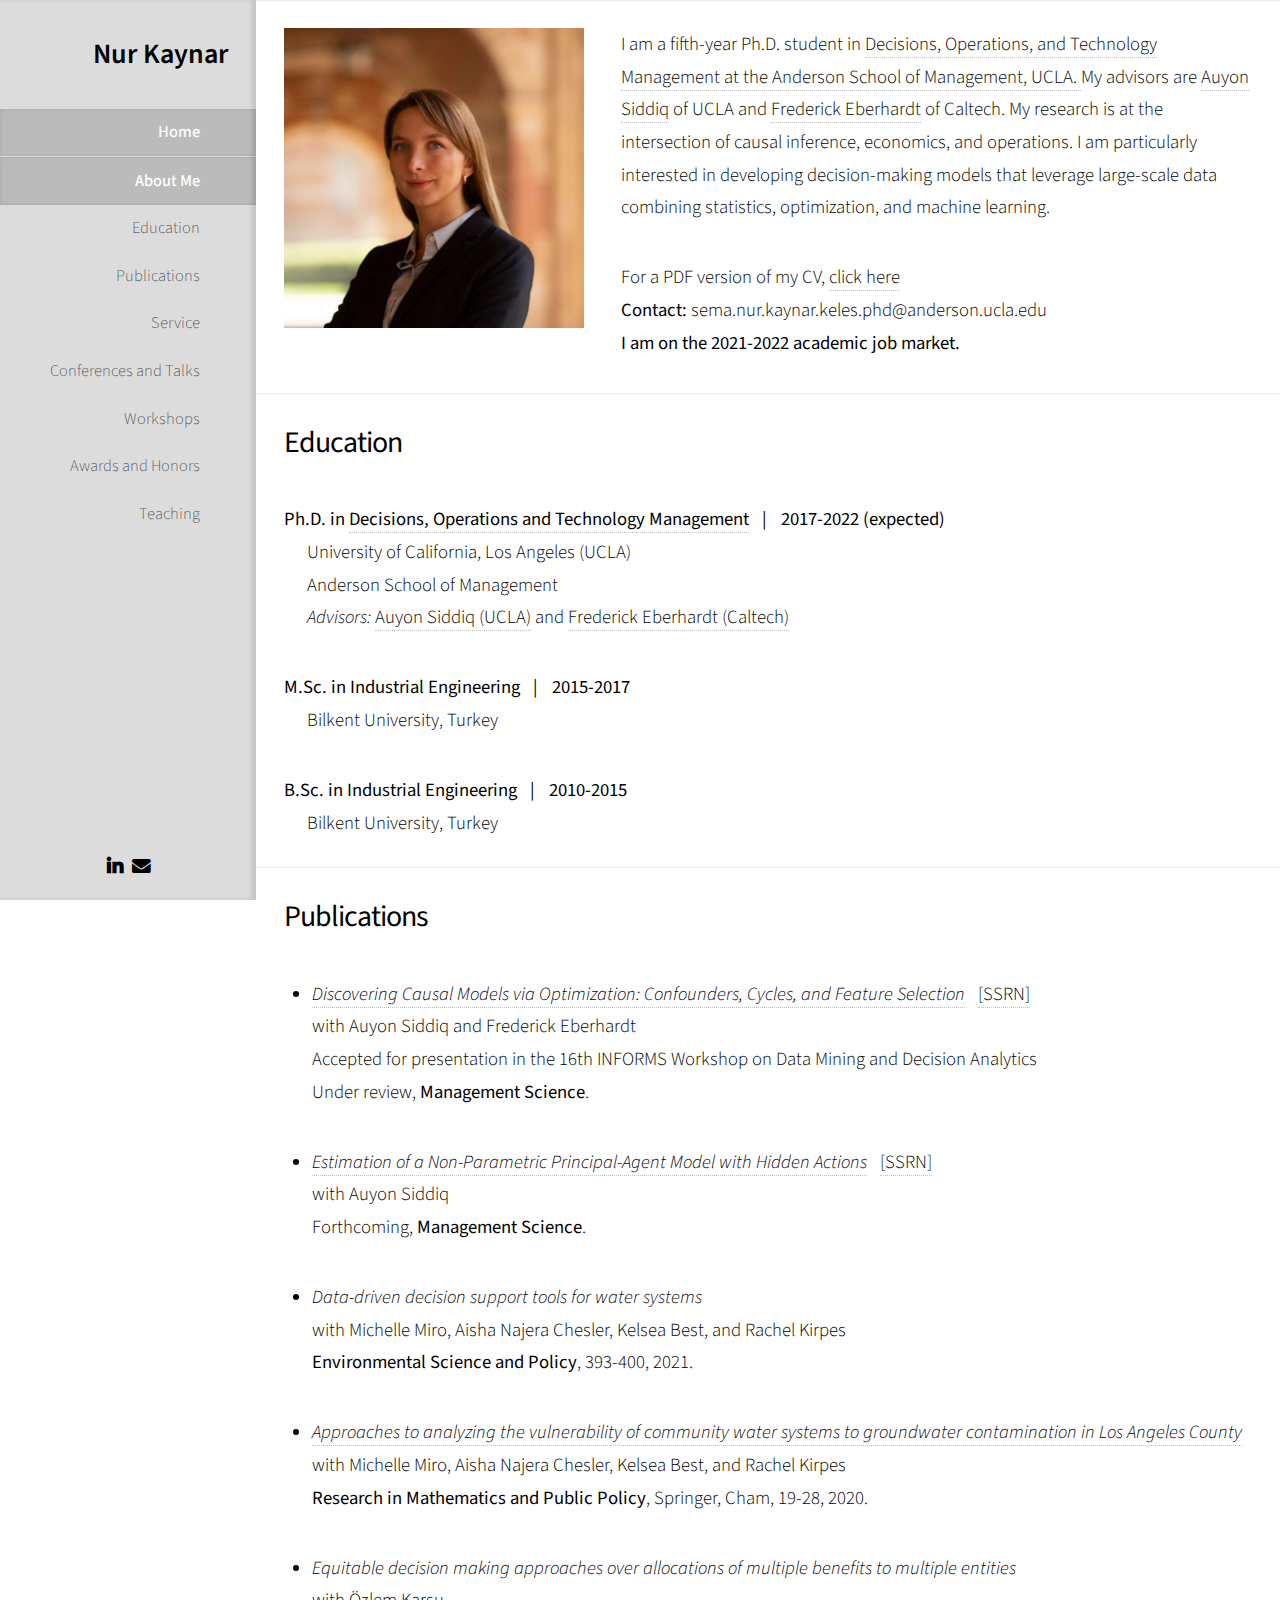
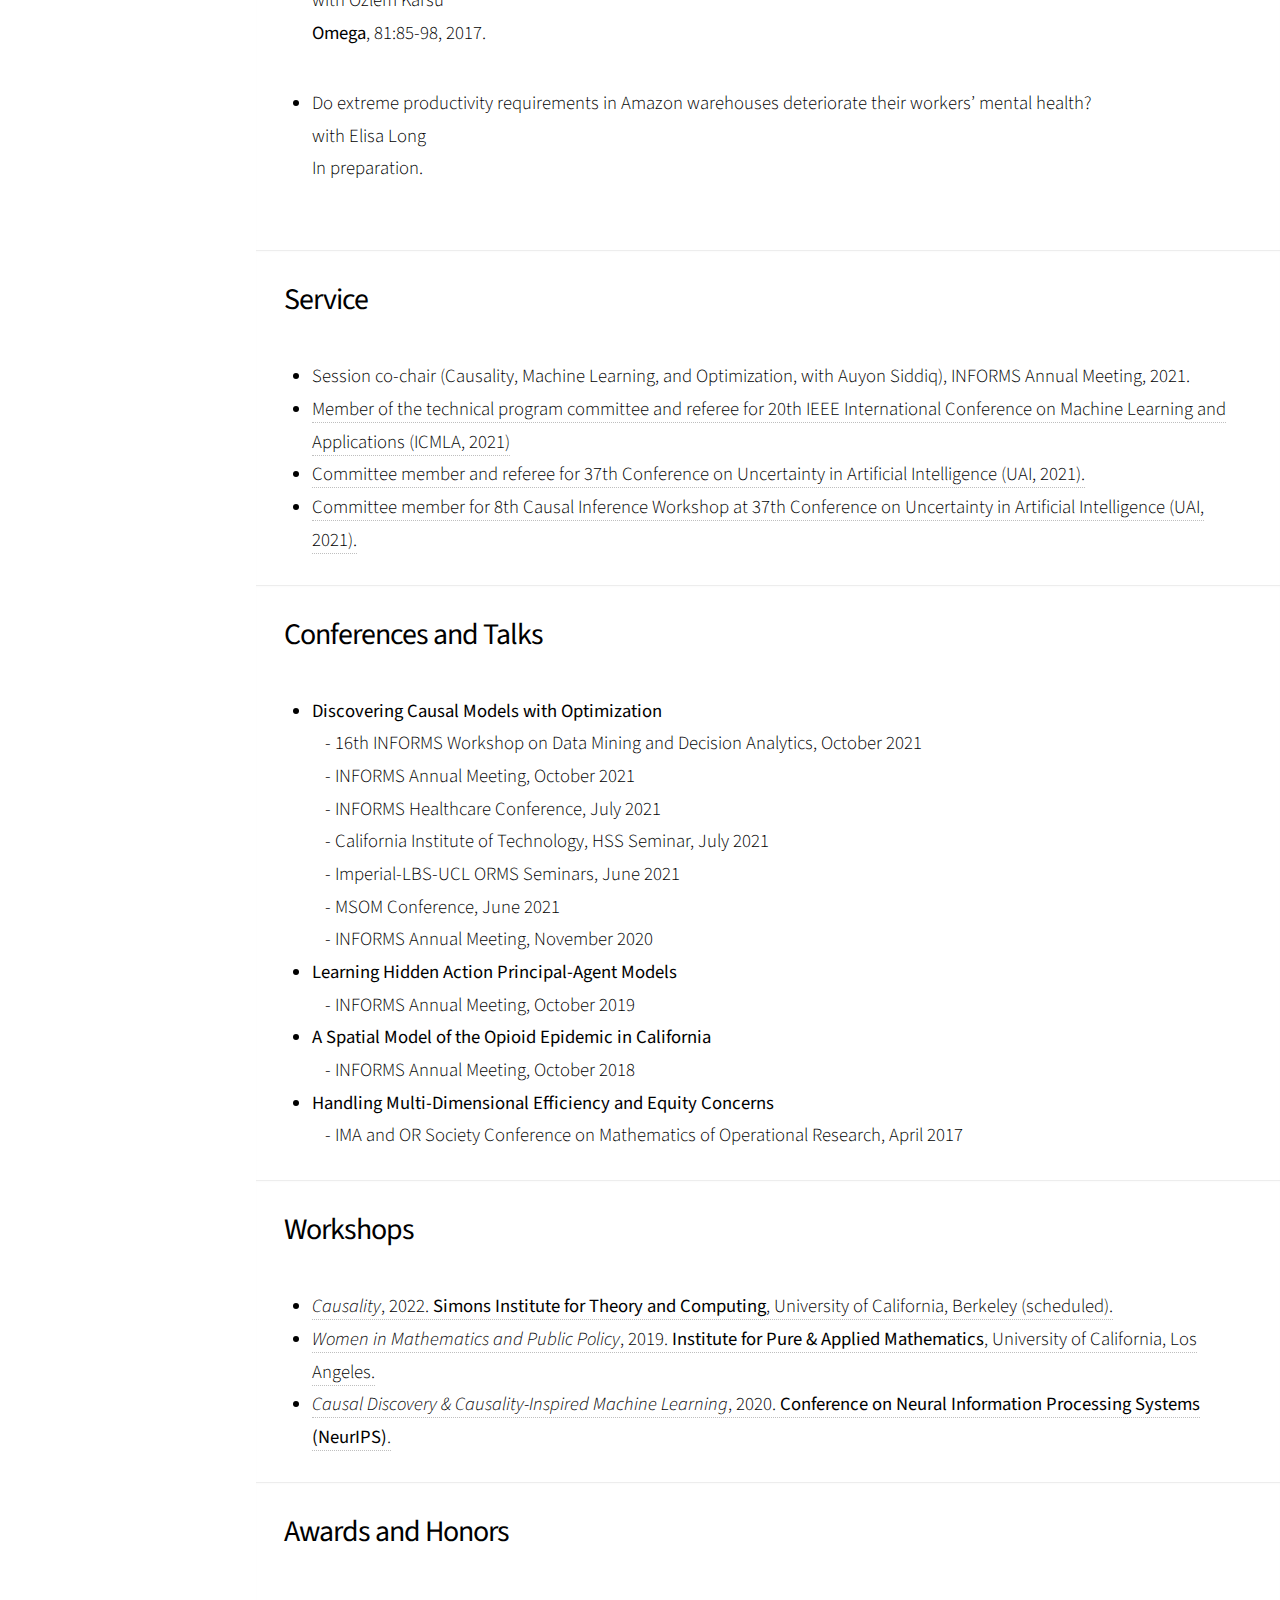
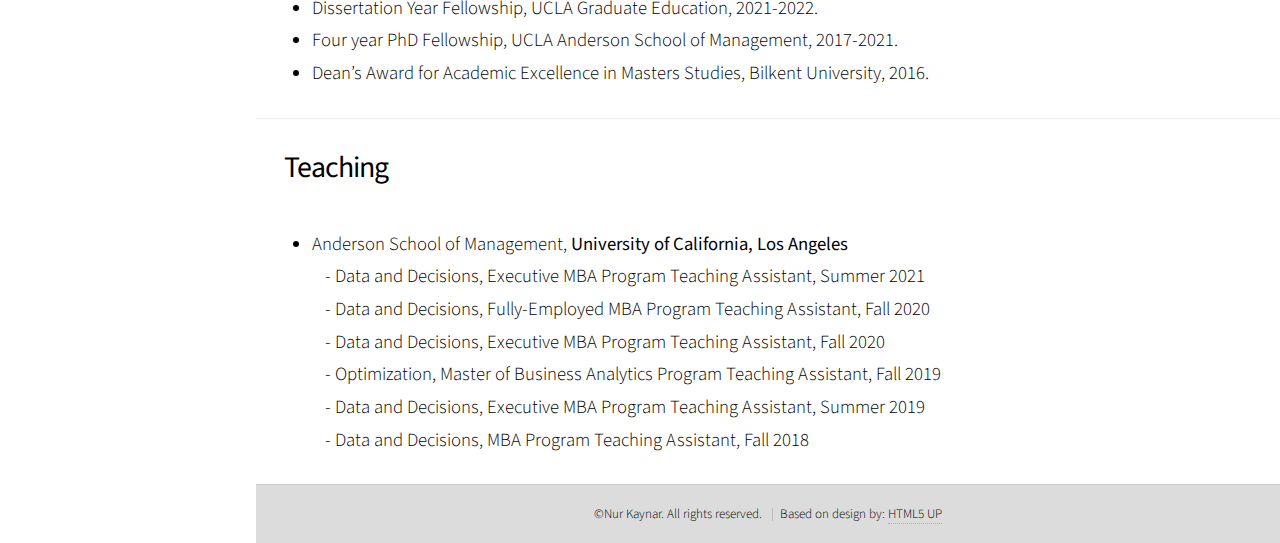
==== commit 386d0f2d: "Updated CV" ====
--- a/index.html
+++ b/index.html
@@ -77,7 +77,7 @@
 			<h2>Education</h2></header><p><strong>Ph.D. in <a href="https://www.anderson.ucla.edu/faculty-and-research/decisions-operations-and-technology-management"> Decisions, Operations and Technology Management</a> <span style="display:inline-block; width: 0.5em;"></span>|<span style="display:inline-block; width: 0.5em;"></span> 2017-2022 (expected)</strong><br />
 <span style="display:inline-block; width: 1em;"></span> University of California, Los Angeles (UCLA)<br />
 <span style="display:inline-block; width: 1em;"></span> Anderson School of Management<br />
-<span style="display:inline-block; width: 1em;"></span> <em>Advisors:</em> <a href="https://www.auyonsiddiq.com/"> Auyon Siddiq (UCLA)</a>, <a href="http://www.its.caltech.edu/~fehardt/"> Frederick Eberhardt (Caltech)</a></p>
+<span style="display:inline-block; width: 1em;"></span> <em>Advisors:</em> <a href="https://www.auyonsiddiq.com/"> Auyon Siddiq (UCLA)</a> and <a href="http://www.its.caltech.edu/~fehardt/"> Frederick Eberhardt (Caltech)</a></p>
 
 <p><strong>M.Sc. in Industrial Engineering <span style="display:inline-block; width: 0.5em;"></span>|<span style="display:inline-block; width: 0.5em;"></span> 2015-2017</strong><br />
 <span style="display:inline-block; width: 1em;"></span> Bilkent University, Turkey<br /></p>
@@ -104,7 +104,7 @@
   <li>
     <p><em>Data-driven decision support tools for water systems</em><br />
 with Michelle Miro, Aisha Najera Chesler, Kelsea Best, and Rachel Kirpes<br />
-<strong>Environmental Science and Policy</strong>. 393-400, 2021.<br /></p>
+<strong>Environmental Science and Policy</strong>, 393-400, 2021.<br /></p>
   </li>
   <li>
     <p><a href="https://www.rand.org/pubs/external_publications/EP68397.html"> <em>Approaches to analyzing the vulnerability of community water systems to groundwater contamination in Los Angeles County</em></a> <br />
@@ -140,8 +140,8 @@
   <div class="container"><header>
 			<h2>Conferences and Talks</h2></header><ul>
   <li><strong>Discovering Causal Models with Optimization</strong><br />
-<span style="display:inline-block; width: 0.5em;"></span> - 16th INFORMS Workshop on Data Mining and Decision Analytics, October 2021 (scheduled)<br />
-<span style="display:inline-block; width: 0.5em;"></span> - INFORMS Annual Meeting, October 2021 (scheduled)<br />
+<span style="display:inline-block; width: 0.5em;"></span> - 16th INFORMS Workshop on Data Mining and Decision Analytics, October 2021<br />
+<span style="display:inline-block; width: 0.5em;"></span> - INFORMS Annual Meeting, October 2021<br />
 <span style="display:inline-block; width: 0.5em;"></span> - INFORMS Healthcare Conference, July 2021<br />
 <span style="display:inline-block; width: 0.5em;"></span> - California Institute of Technology, HSS Seminar, July 2021<br />
 <span style="display:inline-block; width: 0.5em;"></span> - Imperial-LBS-UCL ORMS Seminars, June 2021<br />
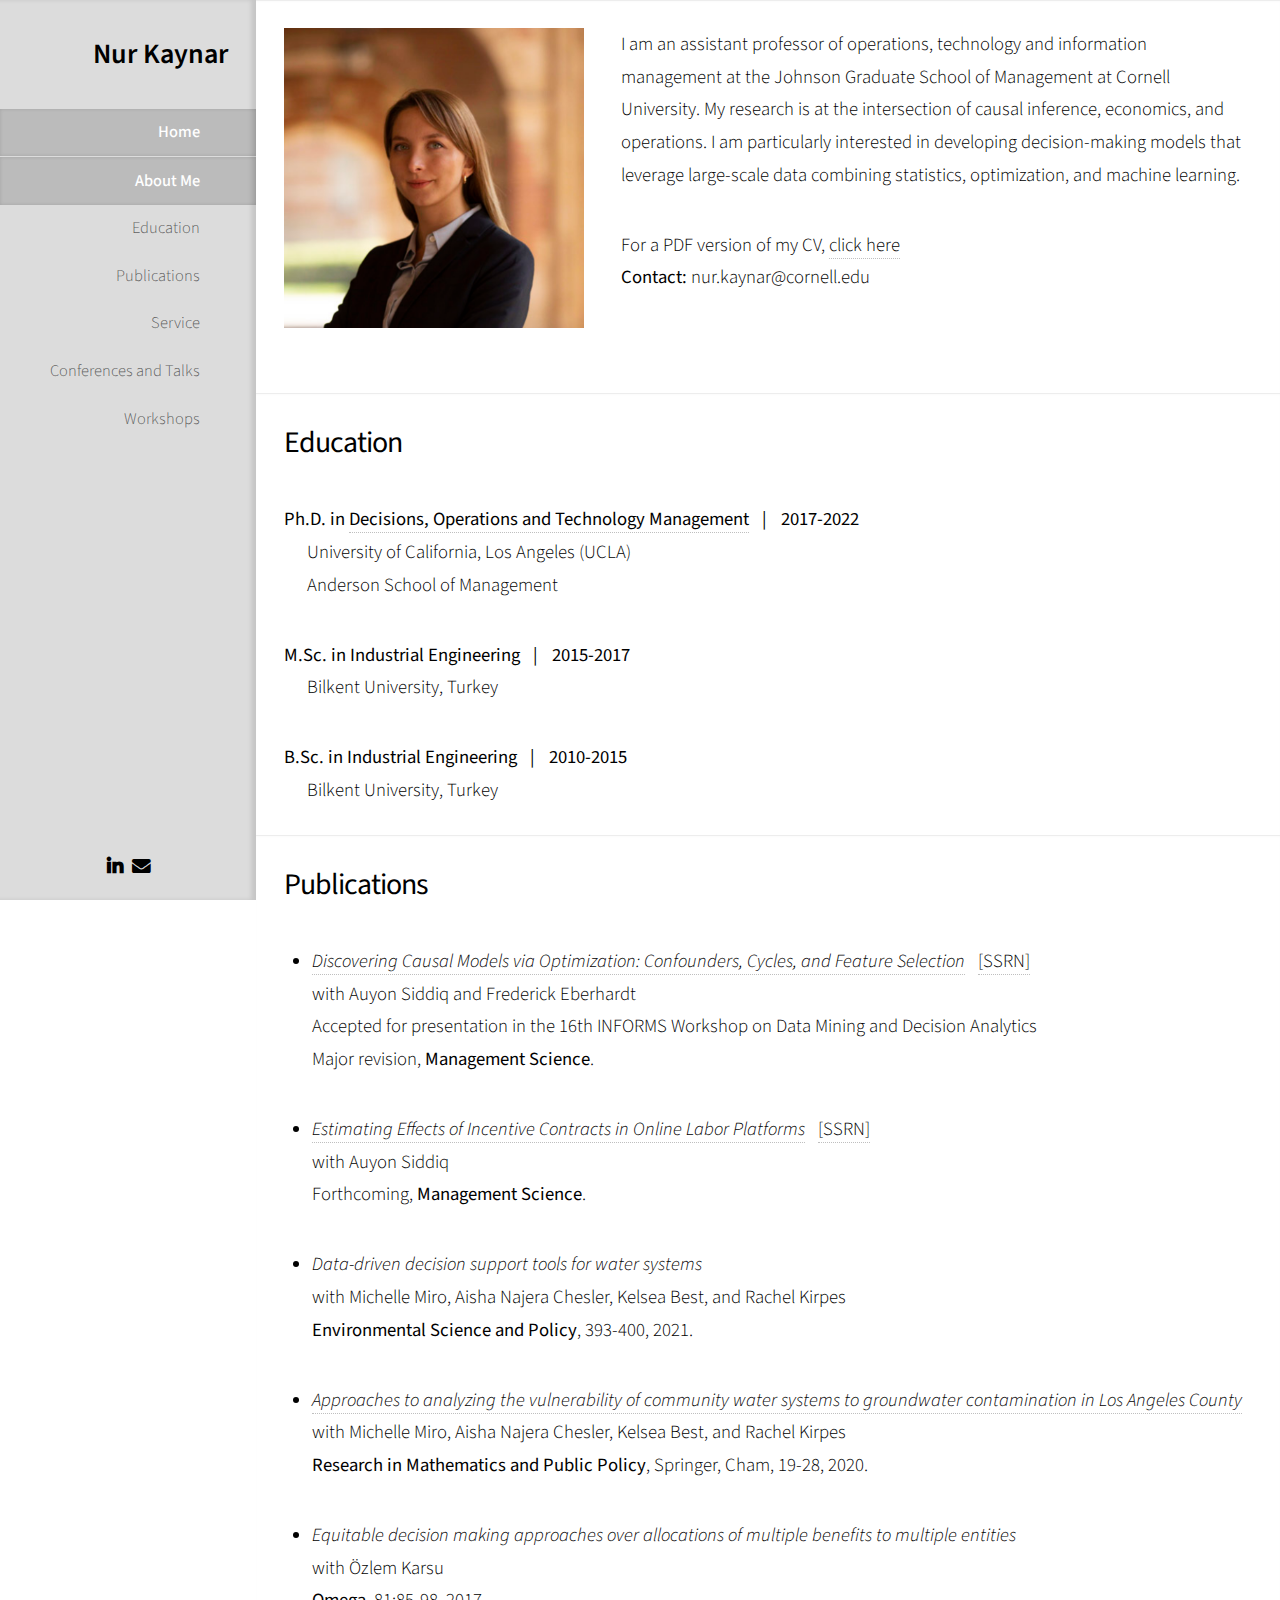
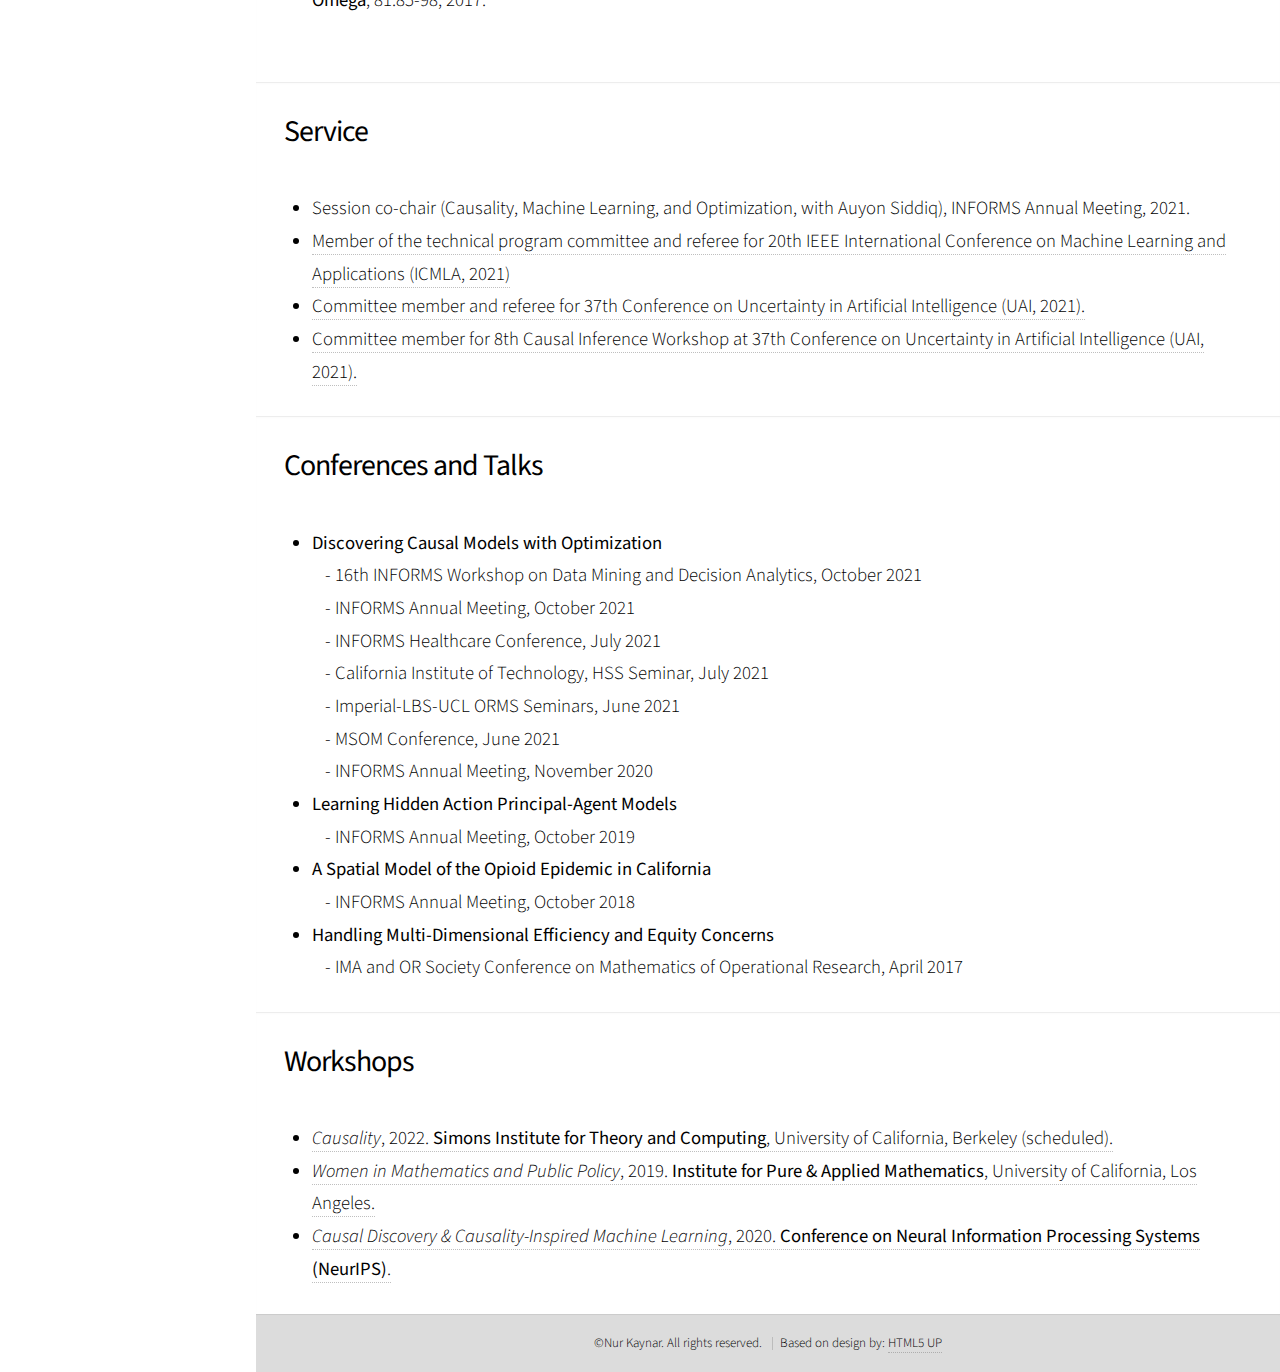
==== commit c2aab089: "update status" ====
--- a/index.html
+++ b/index.html
@@ -43,7 +43,7 @@
 <nav id="nav">
   <ul><li><a href="#" id="home" class="active">
             <span class="icon none">Home</span>
-          </a></li><hr><li><a href="#about-me" id="about-me-link" class="scrolly"><span class="icon none">About Me</span></a></li><li><a href="#education" id="education-link" class="scrolly"><span class="icon none">Education</span></a></li><li><a href="#publications" id="publications-link" class="scrolly"><span class="icon none">Publications</span></a></li><li><a href="#service" id="service-link" class="scrolly"><span class="icon none">Service</span></a></li><li><a href="#conferences-and-talks" id="conferences-and-talks-link" class="scrolly"><span class="icon none">Conferences and Talks</span></a></li><li><a href="#workshops" id="workshops-link" class="scrolly"><span class="icon none">Workshops</span></a></li><li><a href="#awards-and-honors" id="awards-and-honors-link" class="scrolly"><span class="icon none">Awards and Honors</span></a></li><li><a href="#teaching" id="teaching-link" class="scrolly"><span class="icon none">Teaching</span></a></li></ul>
+          </a></li><hr><li><a href="#about-me" id="about-me-link" class="scrolly"><span class="icon none">About Me</span></a></li><li><a href="#education" id="education-link" class="scrolly"><span class="icon none">Education</span></a></li><li><a href="#publications" id="publications-link" class="scrolly"><span class="icon none">Publications</span></a></li><li><a href="#service" id="service-link" class="scrolly"><span class="icon none">Service</span></a></li><li><a href="#conferences-and-talks" id="conferences-and-talks-link" class="scrolly"><span class="icon none">Conferences and Talks</span></a></li><li><a href="#workshops" id="workshops-link" class="scrolly"><span class="icon none">Workshops</span></a></li></ul>
 </nav></div>
   <div class="bottom"><!-- Social Icons -->
 <ul class="icons"><li><a href="https://www.linkedin.com/in/nur-kaynar-5b547512b" class="icon-b fa-linkedin-in"><span class="label">LinkedIn</span></a></li><li><a href="mailto:sema.nur.kaynar.keles.phd@anderson.ucla.edu" class="icon fa-envelope"><span class="label">Email</span></a></li></ul>
@@ -57,8 +57,7 @@
         <div>
             <img class="image left" align="left" src="assets/images/NurK.png" width="300" height="300" />  
             <p align="left">
-                I am a fifth-year Ph.D. student in <a href="https://www.anderson.ucla.edu/faculty-and-research/decisions-operations-and-technology-management">Decisions, Operations, and Technology Management at the Anderson School of Management, UCLA. </a>
-                My advisors are <a href="https://www.auyonsiddiq.com/"> Auyon Siddiq</a> of UCLA and <a href="http://www.its.caltech.edu/~fehardt/"> Frederick Eberhardt</a> of Caltech. 
+		I am an assistant professor of operations, technology and information management at the Johnson Graduate School of Management at Cornell University.
                 My research is at the intersection of causal inference, economics, and operations. I am particularly interested in developing decision-making models that leverage large-scale data combining statistics, optimization, and machine learning.
 	    </p>
         </div>
@@ -67,17 +66,15 @@
     </div>
 </body>
 <p>For a PDF version of my CV, <a href="NurKaynarCV.pdf">click here</a><br />
-<strong>Contact:</strong> sema.nur.kaynar.keles.phd@anderson.ucla.edu<br />
-<strong>I am on the 2021-2022 academic job market.</strong></p>
+<strong>Contact:</strong> nur.kaynar@cornell.edu<br /></p>
 
 </div>
 </section>
 <section id="education" class="shade-three">
   <div class="container"><header>
-			<h2>Education</h2></header><p><strong>Ph.D. in <a href="https://www.anderson.ucla.edu/faculty-and-research/decisions-operations-and-technology-management"> Decisions, Operations and Technology Management</a> <span style="display:inline-block; width: 0.5em;"></span>|<span style="display:inline-block; width: 0.5em;"></span> 2017-2022 (expected)</strong><br />
+			<h2>Education</h2></header><p><strong>Ph.D. in <a href="https://www.anderson.ucla.edu/faculty-and-research/decisions-operations-and-technology-management"> Decisions, Operations and Technology Management</a> <span style="display:inline-block; width: 0.5em;"></span>|<span style="display:inline-block; width: 0.5em;"></span> 2017-2022</strong><br />
 <span style="display:inline-block; width: 1em;"></span> University of California, Los Angeles (UCLA)<br />
-<span style="display:inline-block; width: 1em;"></span> Anderson School of Management<br />
-<span style="display:inline-block; width: 1em;"></span> <em>Advisors:</em> <a href="https://www.auyonsiddiq.com/"> Auyon Siddiq (UCLA)</a> and <a href="http://www.its.caltech.edu/~fehardt/"> Frederick Eberhardt (Caltech)</a></p>
+<span style="display:inline-block; width: 1em;"></span> Anderson School of Management<br /></p>
 
 <p><strong>M.Sc. in Industrial Engineering <span style="display:inline-block; width: 0.5em;"></span>|<span style="display:inline-block; width: 0.5em;"></span> 2015-2017</strong><br />
 <span style="display:inline-block; width: 1em;"></span> Bilkent University, Turkey<br /></p>
@@ -94,10 +91,10 @@
     <p><a href="http://ssrn.com/abstract=3873034"> <em>Discovering Causal Models via Optimization: Confounders, Cycles, and Feature Selection</em></a> <span style="display:inline-block; width: 0.25em;"></span> <a href="http://ssrn.com/abstract=3873034">[SSRN]</a><br />
 with Auyon Siddiq and Frederick Eberhardt<br />
 Accepted for presentation in the 16th INFORMS Workshop on Data Mining and Decision Analytics<br />
-Under review, <strong>Management Science</strong>.<br /></p>
+Major revision, <strong>Management Science</strong>.<br /></p>
   </li>
   <li>
-    <p><a href="https://papers.ssrn.com/abstract=3431383"> <em>Estimation of a Non-Parametric Principal-Agent Model with Hidden Actions</em></a> <span style="display:inline-block; width: 0.25em;"></span> <a href="https://papers.ssrn.com/abstract=3431383">[SSRN]</a><br />
+    <p><a href="https://papers.ssrn.com/abstract=3431383"> <em>Estimating Effects of Incentive Contracts in Online Labor Platforms</em></a> <span style="display:inline-block; width: 0.25em;"></span> <a href="https://papers.ssrn.com/abstract=3431383">[SSRN]</a><br />
 with Auyon Siddiq<br />
 Forthcoming, <strong>Management Science</strong>.<br /></p>
   </li>
@@ -116,12 +113,8 @@
 with Özlem Karsu<br />
 <strong>Omega</strong>, 81:85-98, 2017.<br /></p>
   </li>
-  <li>
-    <p>Do extreme productivity requirements in Amazon warehouses deteriorate their workers’ mental health?<br />
-with Elisa Long<br />
-In preparation.<br /></p>
-  </li>
 </ul>
+
 </div>
 </section>
 <section id="service" class="shade-three">
@@ -167,30 +160,6 @@
 
 </div>
 </section>
-<section id="awards-and-honors" class="shade-four">
-  <div class="container"><header>
-			<h2>Awards and Honors</h2></header><ul>
-  <li>Dissertation Year Fellowship, UCLA Graduate Education, 2021-2022.<br /></li>
-  <li>Four year PhD Fellowship, UCLA Anderson School of Management, 2017-2021.<br /></li>
-  <li>Dean’s Award for Academic Excellence in Masters Studies, Bilkent University, 2016.<br /></li>
-</ul>
-
-</div>
-</section>
-<section id="teaching" class="shade-three">
-  <div class="container"><header>
-			<h2>Teaching</h2></header><ul>
-  <li>Anderson School of Management, <strong>University of California, Los Angeles</strong><br />
-<span style="display:inline-block; width: 0.5em;"></span> - Data and Decisions, Executive MBA Program Teaching Assistant, Summer 2021<br />
-<span style="display:inline-block; width: 0.5em;"></span> - Data and Decisions, Fully-Employed MBA Program Teaching Assistant, Fall 2020<br />
-<span style="display:inline-block; width: 0.5em;"></span> - Data and Decisions, Executive MBA Program Teaching Assistant, Fall 2020<br />
-<span style="display:inline-block; width: 0.5em;"></span> - Optimization, Master of Business Analytics Program Teaching Assistant, Fall 2019<br />
-<span style="display:inline-block; width: 0.5em;"></span> - Data and Decisions, Executive MBA Program Teaching Assistant, Summer 2019<br />
-<span style="display:inline-block; width: 0.5em;"></span> - Data and Decisions, MBA Program Teaching Assistant, Fall 2018<br /></li>
-</ul>
-
-</div>
-</section>
 </div><!-- Footer -->
 <div id="footer">
   
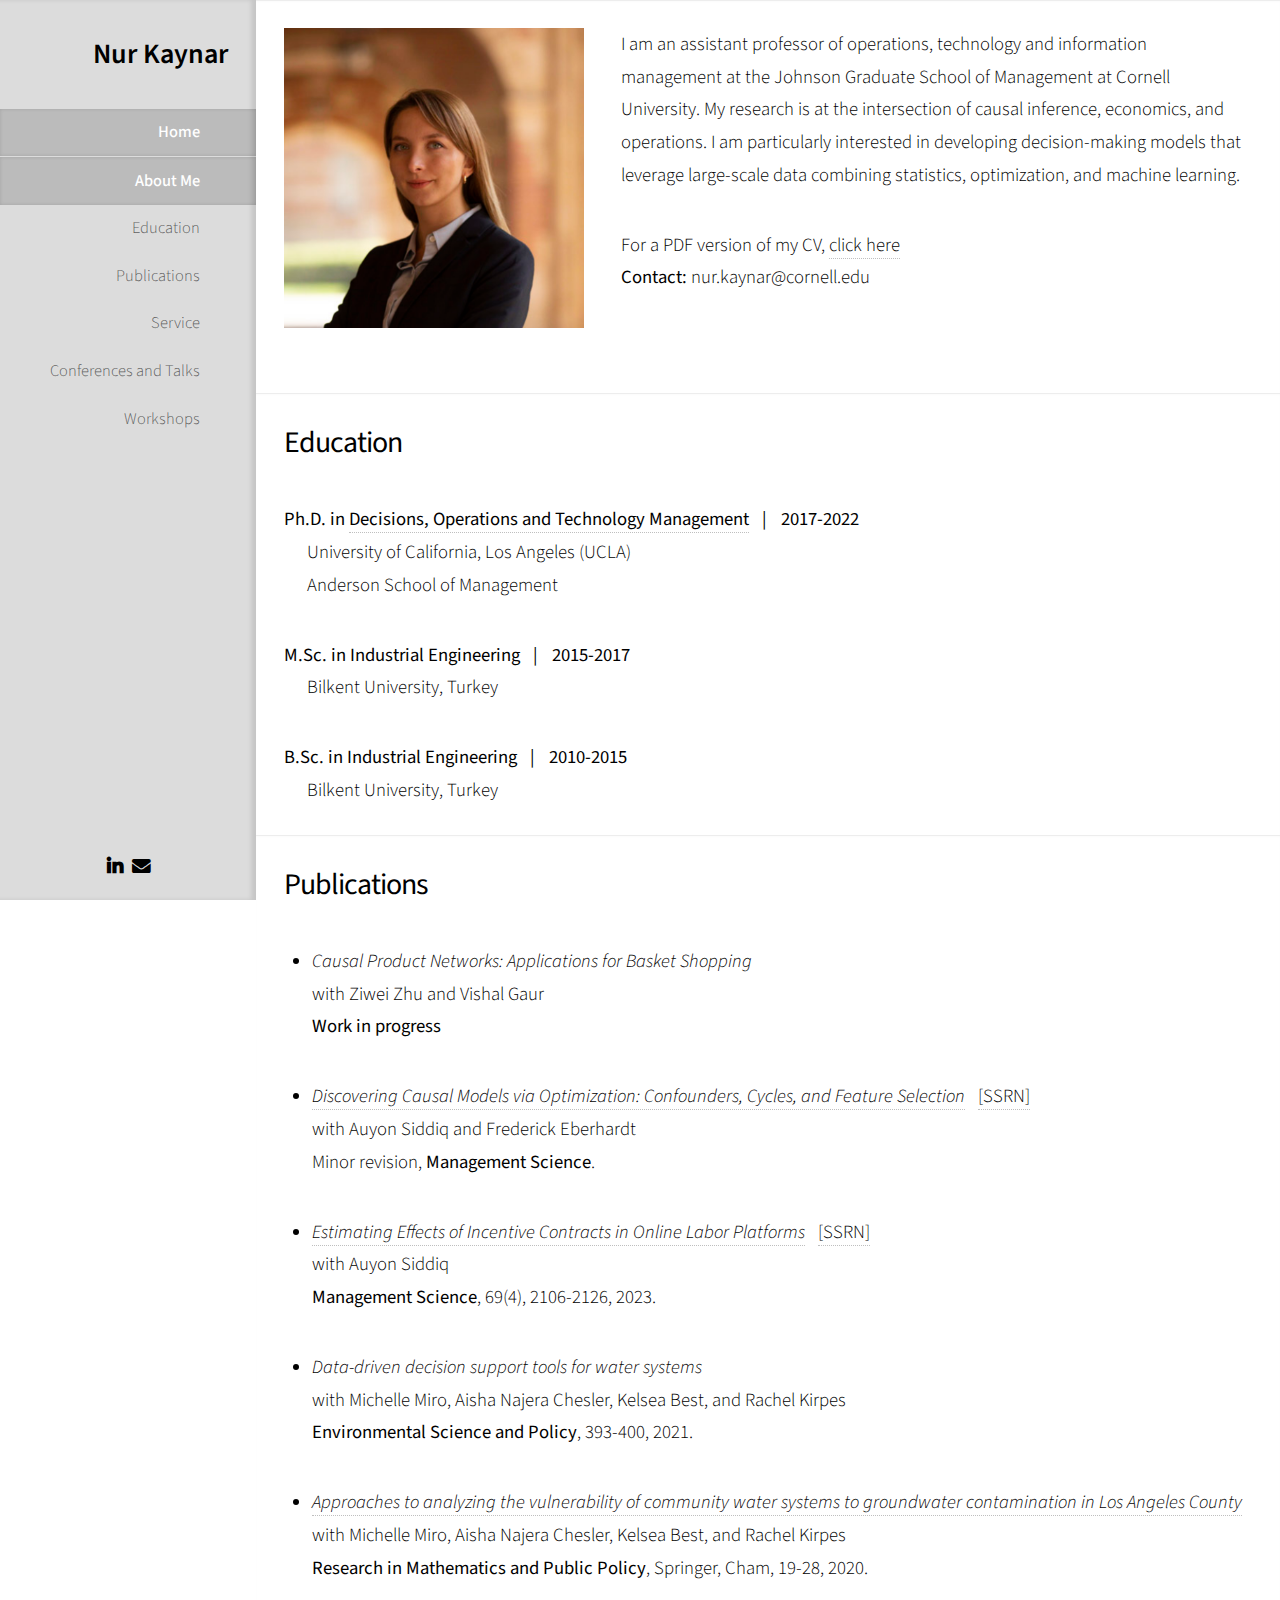
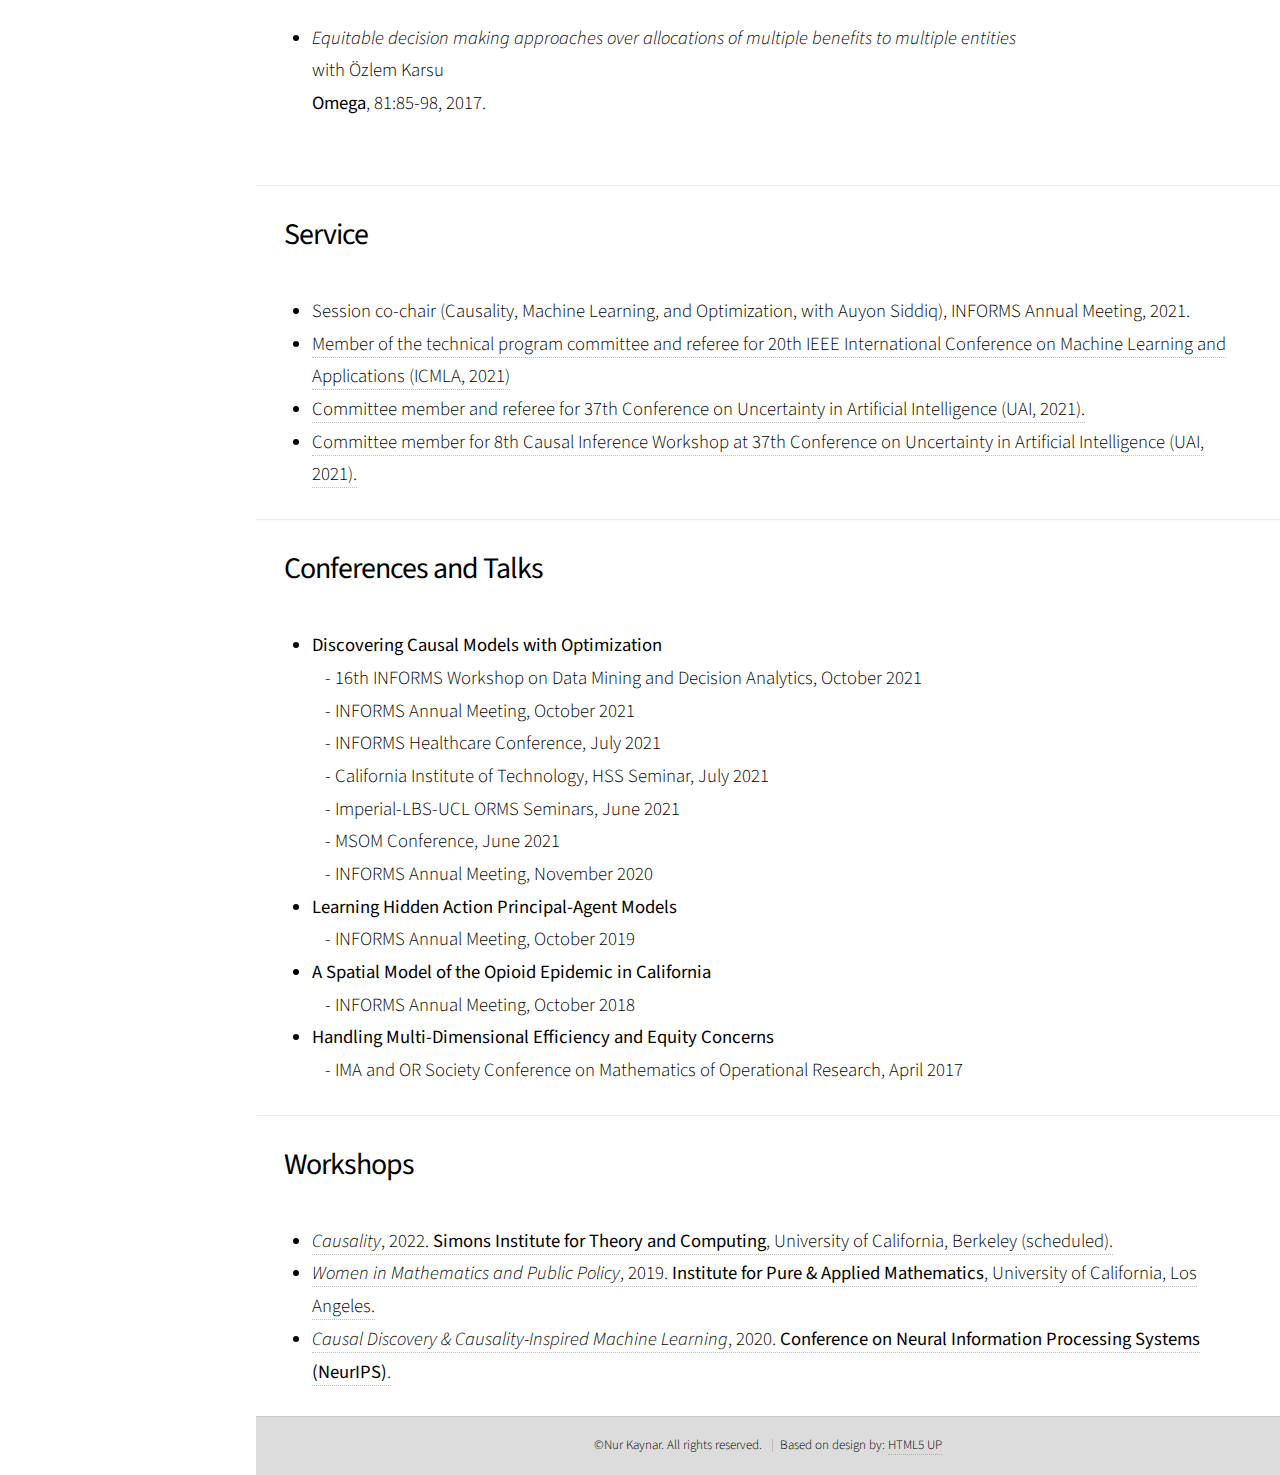
==== commit 39cd1842: "Add files via upload" ====
--- a/index.html
+++ b/index.html
@@ -88,15 +88,19 @@
   <div class="container"><header>
 			<h2>Publications</h2></header><ul>
   <li>
+    <p><em>Causal Product Networks: Applications for Basket Shopping</em><br />
+with Ziwei Zhu and Vishal Gaur<br />
+<strong>Work in progress</strong><br /></p>
+  </li>
+  <li>
     <p><a href="http://ssrn.com/abstract=3873034"> <em>Discovering Causal Models via Optimization: Confounders, Cycles, and Feature Selection</em></a> <span style="display:inline-block; width: 0.25em;"></span> <a href="http://ssrn.com/abstract=3873034">[SSRN]</a><br />
 with Auyon Siddiq and Frederick Eberhardt<br />
-Accepted for presentation in the 16th INFORMS Workshop on Data Mining and Decision Analytics<br />
-Major revision, <strong>Management Science</strong>.<br /></p>
+Minor revision, <strong>Management Science</strong>.<br /></p>
   </li>
   <li>
     <p><a href="https://papers.ssrn.com/abstract=3431383"> <em>Estimating Effects of Incentive Contracts in Online Labor Platforms</em></a> <span style="display:inline-block; width: 0.25em;"></span> <a href="https://papers.ssrn.com/abstract=3431383">[SSRN]</a><br />
 with Auyon Siddiq<br />
-Forthcoming, <strong>Management Science</strong>.<br /></p>
+<strong>Management Science</strong>, 69(4), 2106-2126, 2023.<br /></p>
   </li>
   <li>
     <p><em>Data-driven decision support tools for water systems</em><br />
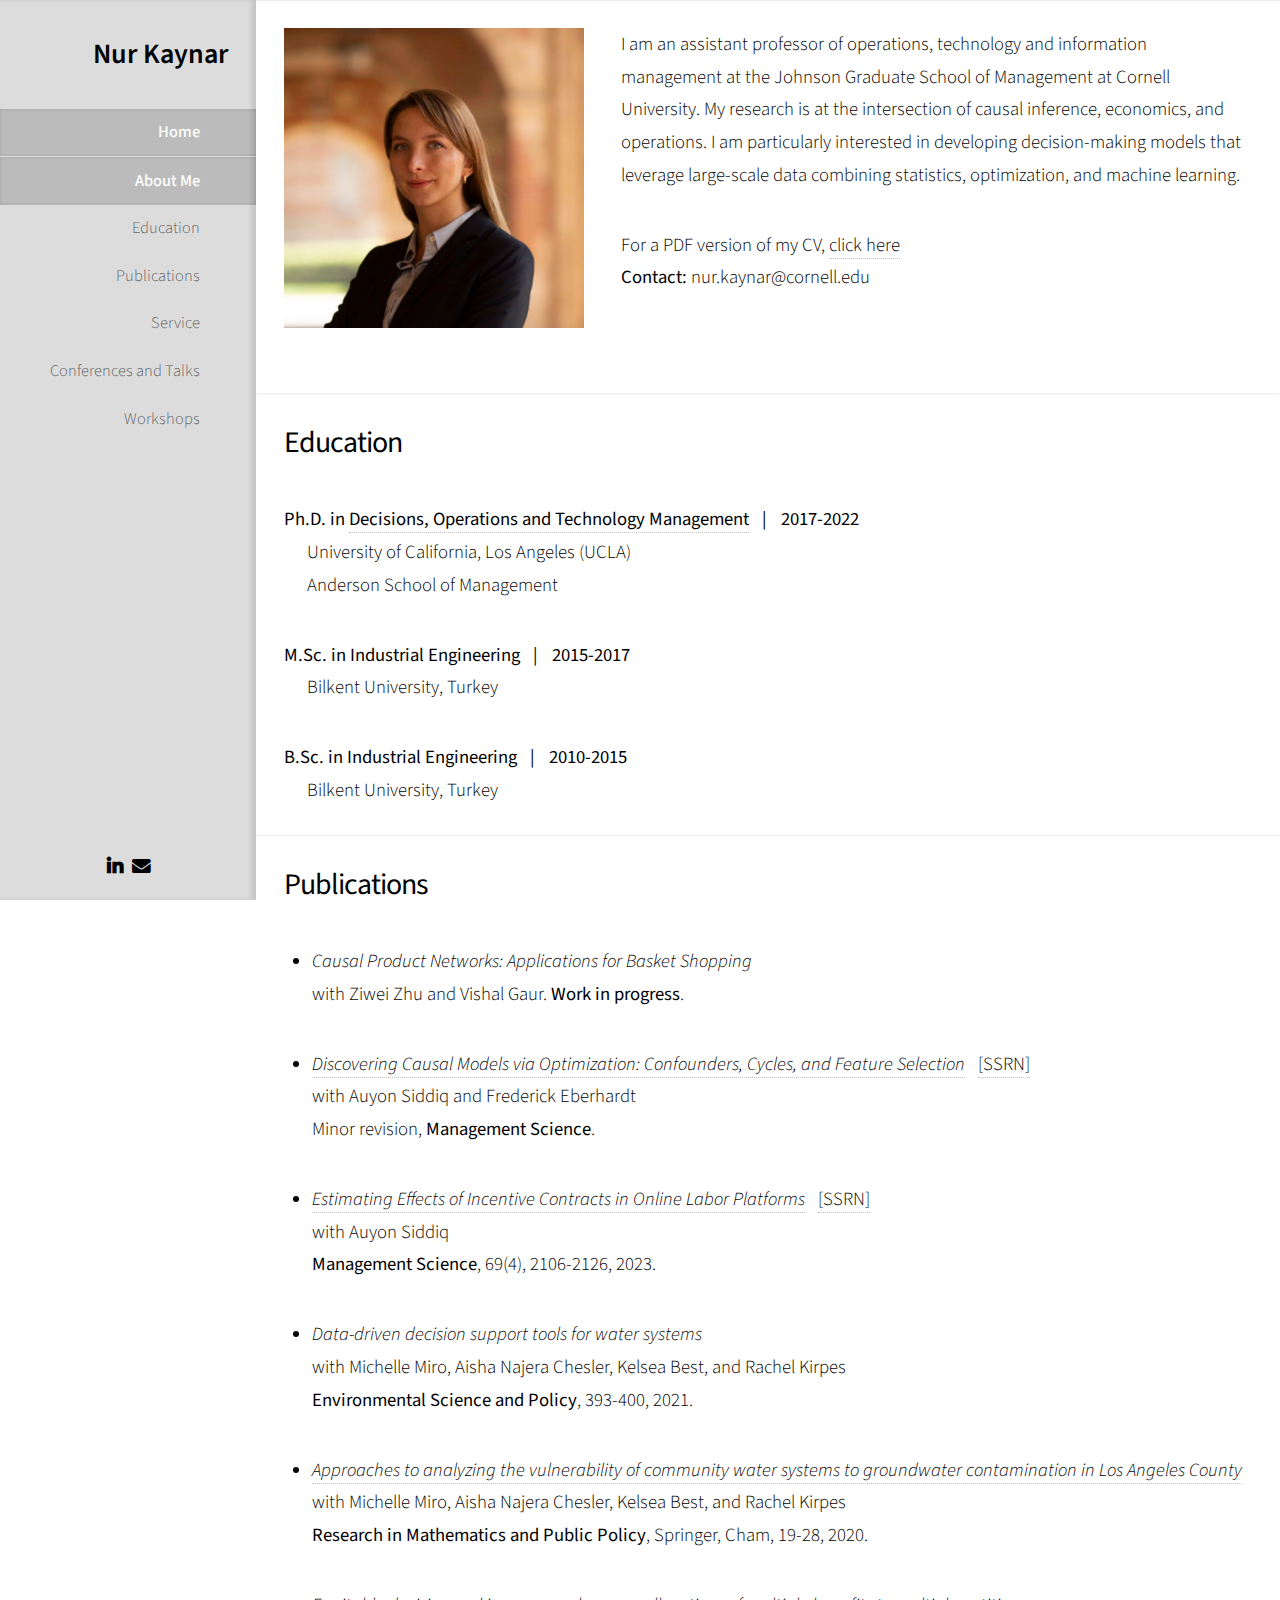
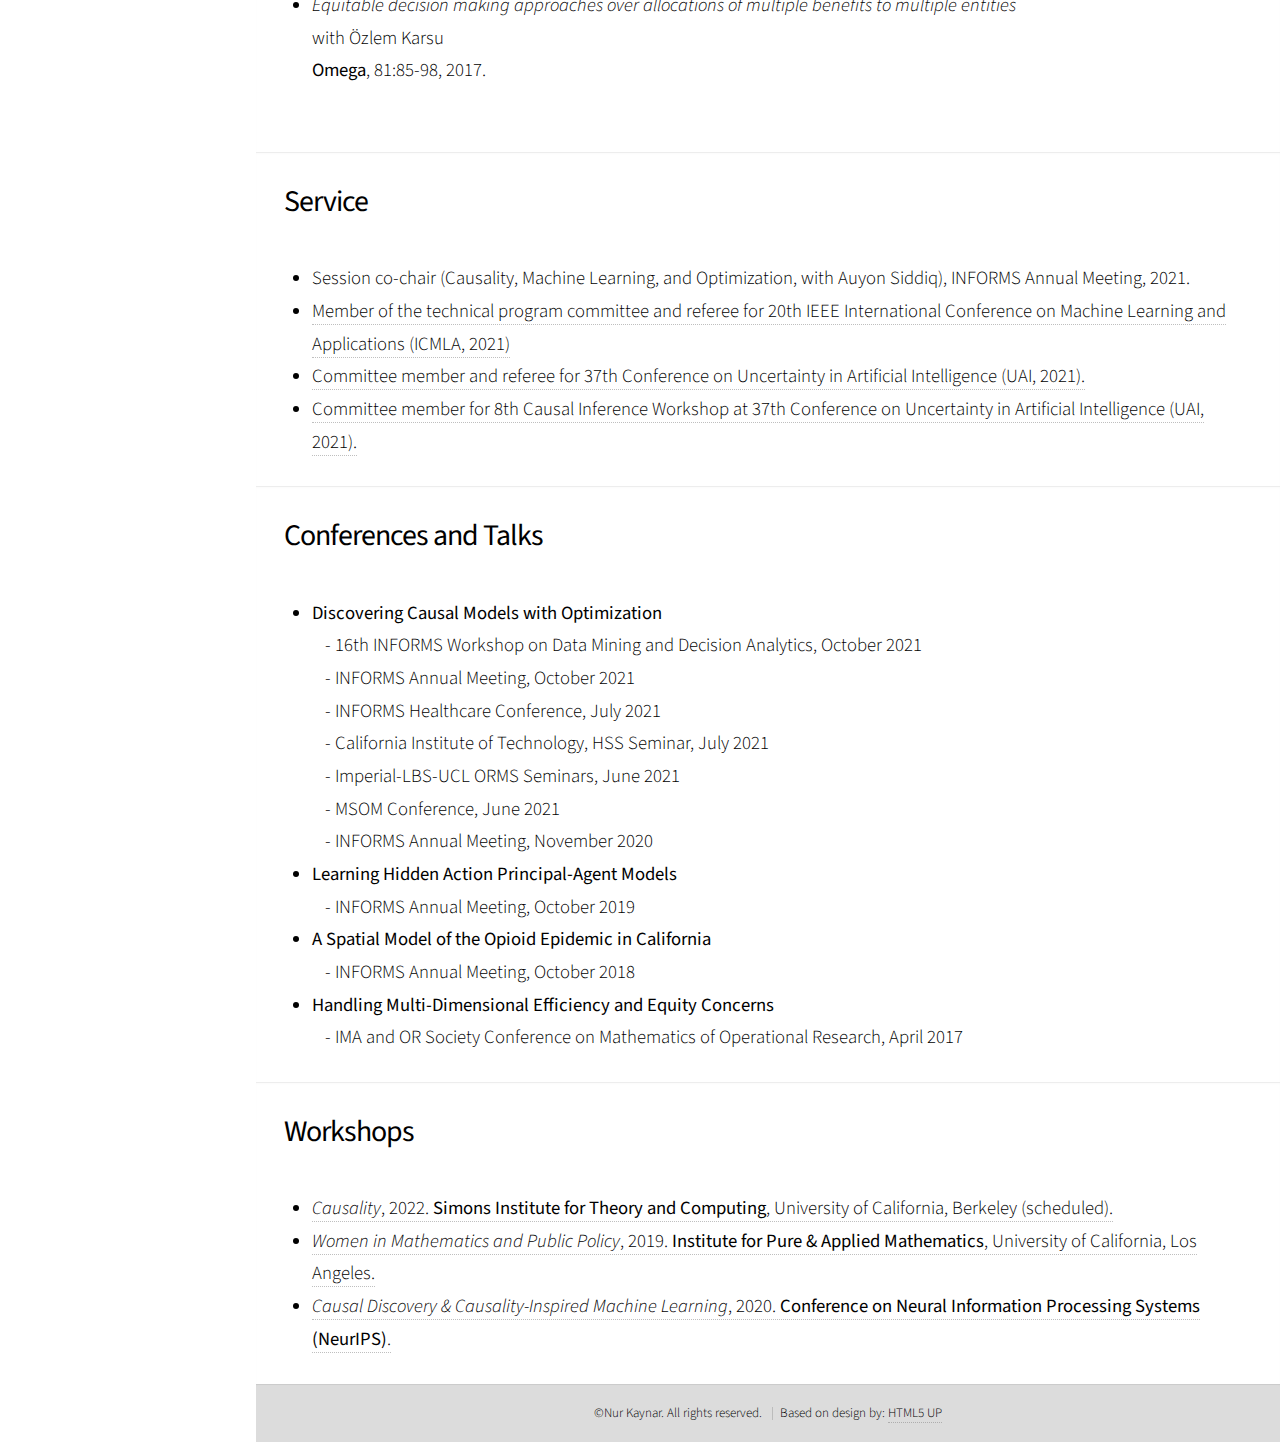
==== commit caec6e45: "Add files via upload" ====
--- a/index.html
+++ b/index.html
@@ -89,8 +89,7 @@
 			<h2>Publications</h2></header><ul>
   <li>
     <p><em>Causal Product Networks: Applications for Basket Shopping</em><br />
-with Ziwei Zhu and Vishal Gaur<br />
-<strong>Work in progress</strong><br /></p>
+with Ziwei Zhu and Vishal Gaur. <strong>Work in progress</strong>.<br /></p>
   </li>
   <li>
     <p><a href="http://ssrn.com/abstract=3873034"> <em>Discovering Causal Models via Optimization: Confounders, Cycles, and Feature Selection</em></a> <span style="display:inline-block; width: 0.25em;"></span> <a href="http://ssrn.com/abstract=3873034">[SSRN]</a><br />
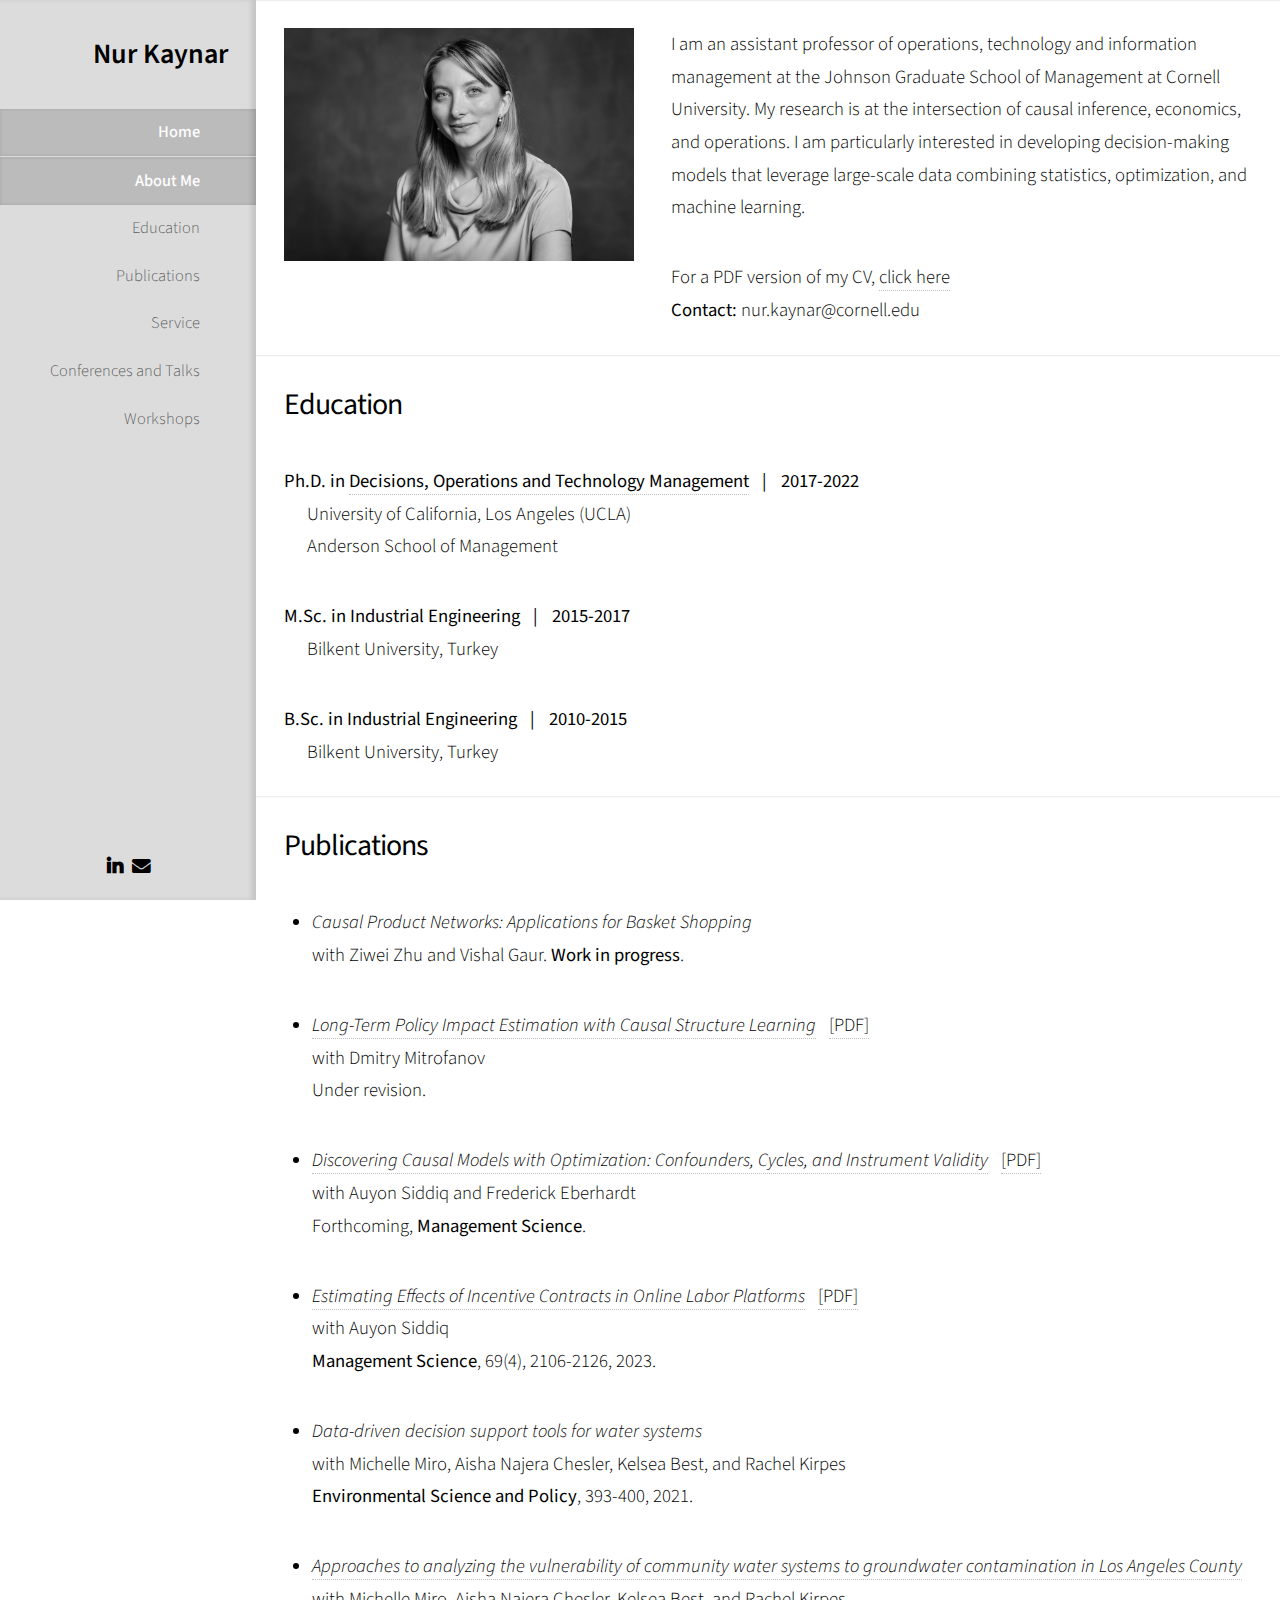
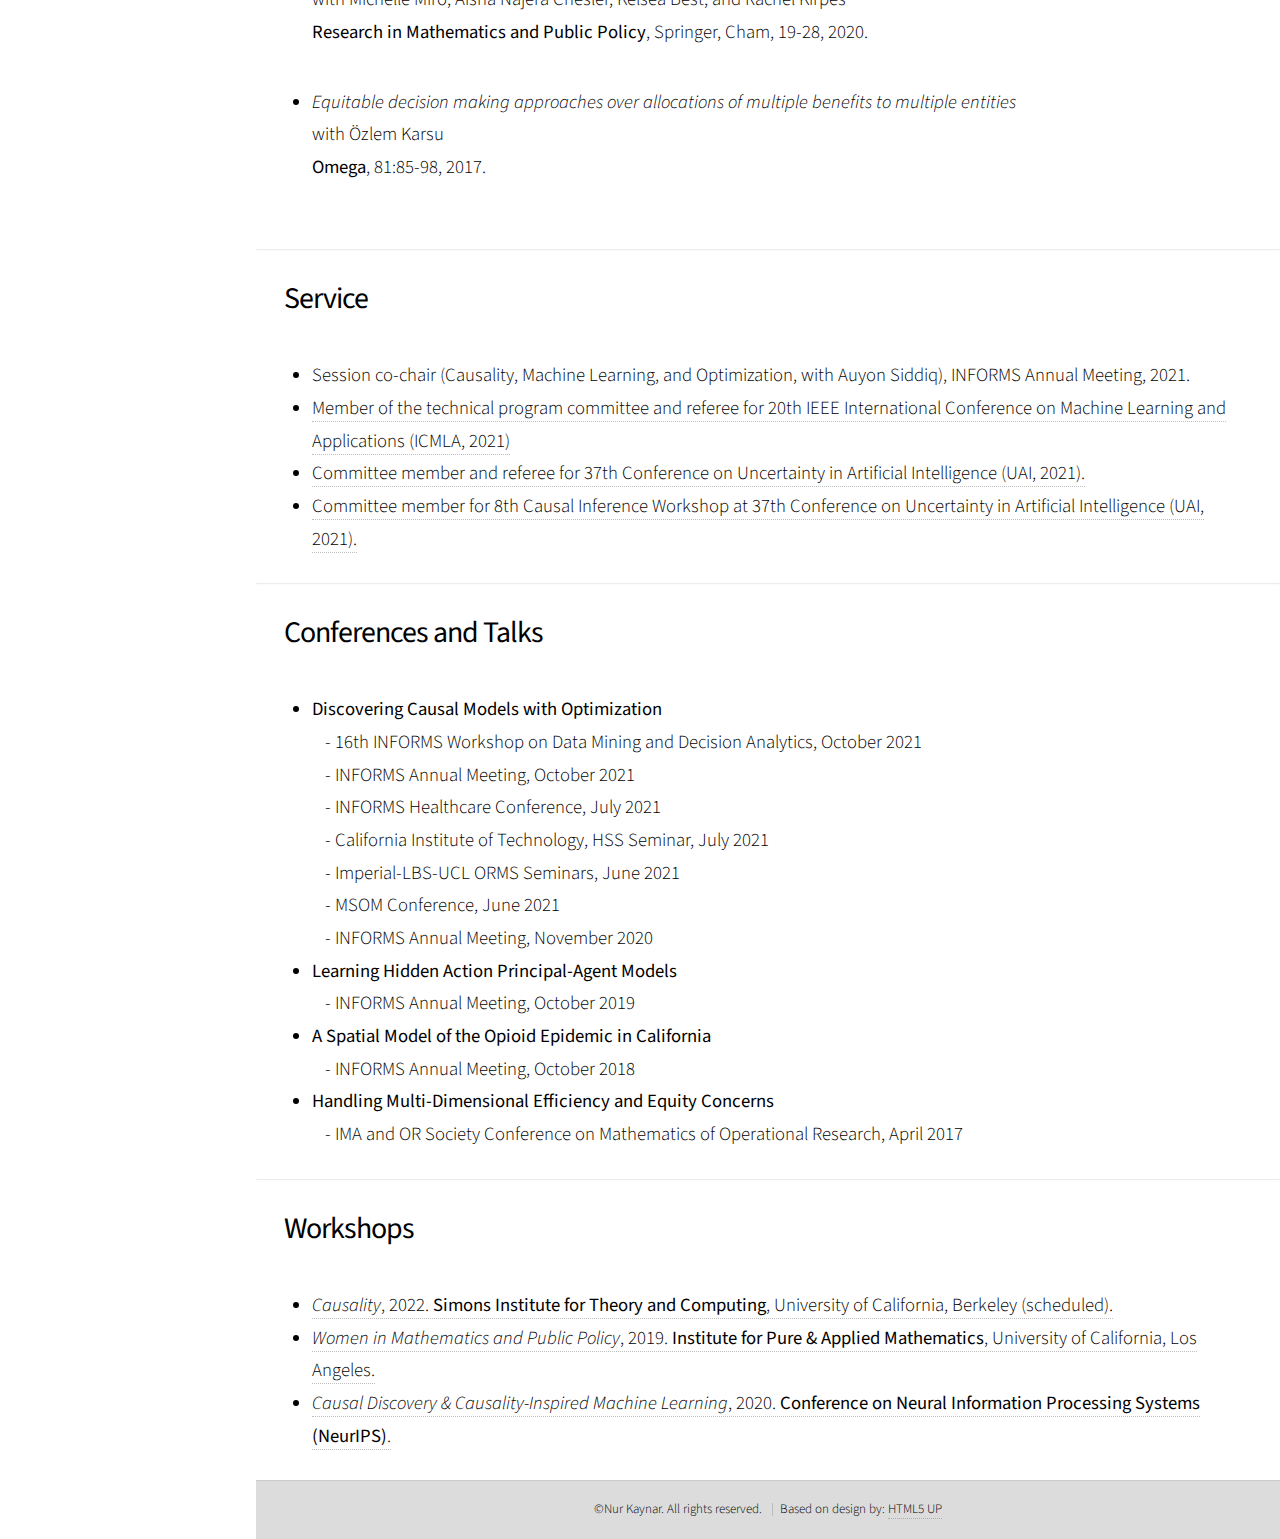
==== commit a505c9c9: "updates" ====
--- a/index.html
+++ b/index.html
@@ -55,7 +55,7 @@
     <div class="square">
 
         <div>
-            <img class="image left" align="left" src="assets/images/NurK.png" width="300" height="300" />  
+            <img class="image left" align="left" src="assets/images/NurK.jpeg" width="350" />  
             <p align="left">
 		I am an assistant professor of operations, technology and information management at the Johnson Graduate School of Management at Cornell University.
                 My research is at the intersection of causal inference, economics, and operations. I am particularly interested in developing decision-making models that leverage large-scale data combining statistics, optimization, and machine learning.
@@ -92,12 +92,17 @@
 with Ziwei Zhu and Vishal Gaur. <strong>Work in progress</strong>.<br /></p>
   </li>
   <li>
-    <p><a href="http://ssrn.com/abstract=3873034"> <em>Discovering Causal Models via Optimization: Confounders, Cycles, and Feature Selection</em></a> <span style="display:inline-block; width: 0.25em;"></span> <a href="http://ssrn.com/abstract=3873034">[SSRN]</a><br />
-with Auyon Siddiq and Frederick Eberhardt<br />
-Minor revision, <strong>Management Science</strong>.<br /></p>
+    <p><a href="https://papers.ssrn.com/sol3/papers.cfm?abstract_id=4913070"> <em>Long-Term Policy Impact Estimation with Causal Structure Learning</em></a> <span style="display:inline-block; width: 0.25em;"></span> <a href="manuscripts/LTPE.pdf">[PDF]</a><br />
+with Dmitry Mitrofanov<br />
+Under revision.<br /></p>
   </li>
   <li>
-    <p><a href="https://papers.ssrn.com/abstract=3431383"> <em>Estimating Effects of Incentive Contracts in Online Labor Platforms</em></a> <span style="display:inline-block; width: 0.25em;"></span> <a href="https://papers.ssrn.com/abstract=3431383">[SSRN]</a><br />
+    <p><a href="https://pubsonline.informs.org/doi/10.1287/mnsc.2021.02066"> <em>Discovering Causal Models with Optimization: Confounders, Cycles, and Instrument Validity</em></a> <span style="display:inline-block; width: 0.25em;"></span> <a href="manuscripts/CausalDiscovery.pdf">[PDF]</a><br />
+with Auyon Siddiq and Frederick Eberhardt<br />
+Forthcoming, <strong>Management Science</strong>.<br /></p>
+  </li>
+  <li>
+    <p><a href="https://pubsonline.informs.org/doi/abs/10.1287/mnsc.2022.4450"> <em>Estimating Effects of Incentive Contracts in Online Labor Platforms</em></a> <span style="display:inline-block; width: 0.25em;"></span> <a href="manuscripts/PA.pdf">[PDF]</a><br />
 with Auyon Siddiq<br />
 <strong>Management Science</strong>, 69(4), 2106-2126, 2023.<br /></p>
   </li>
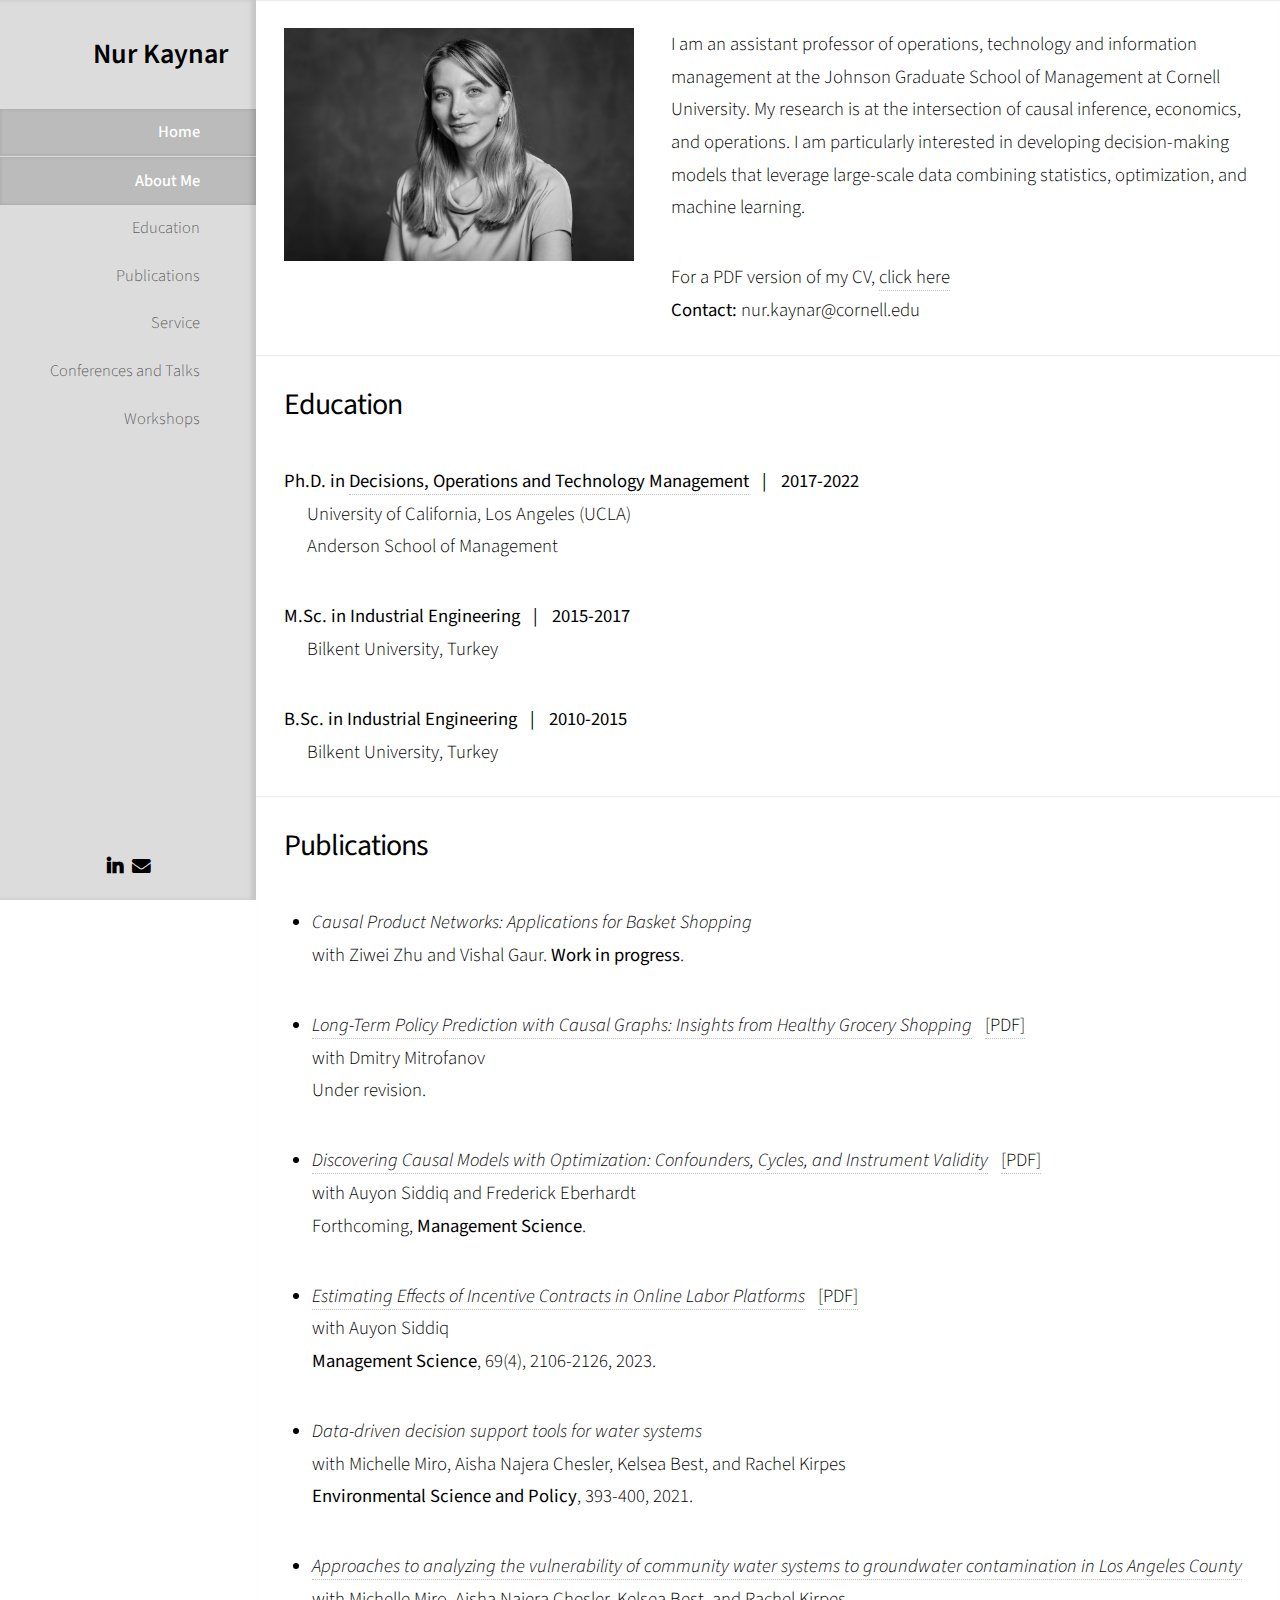
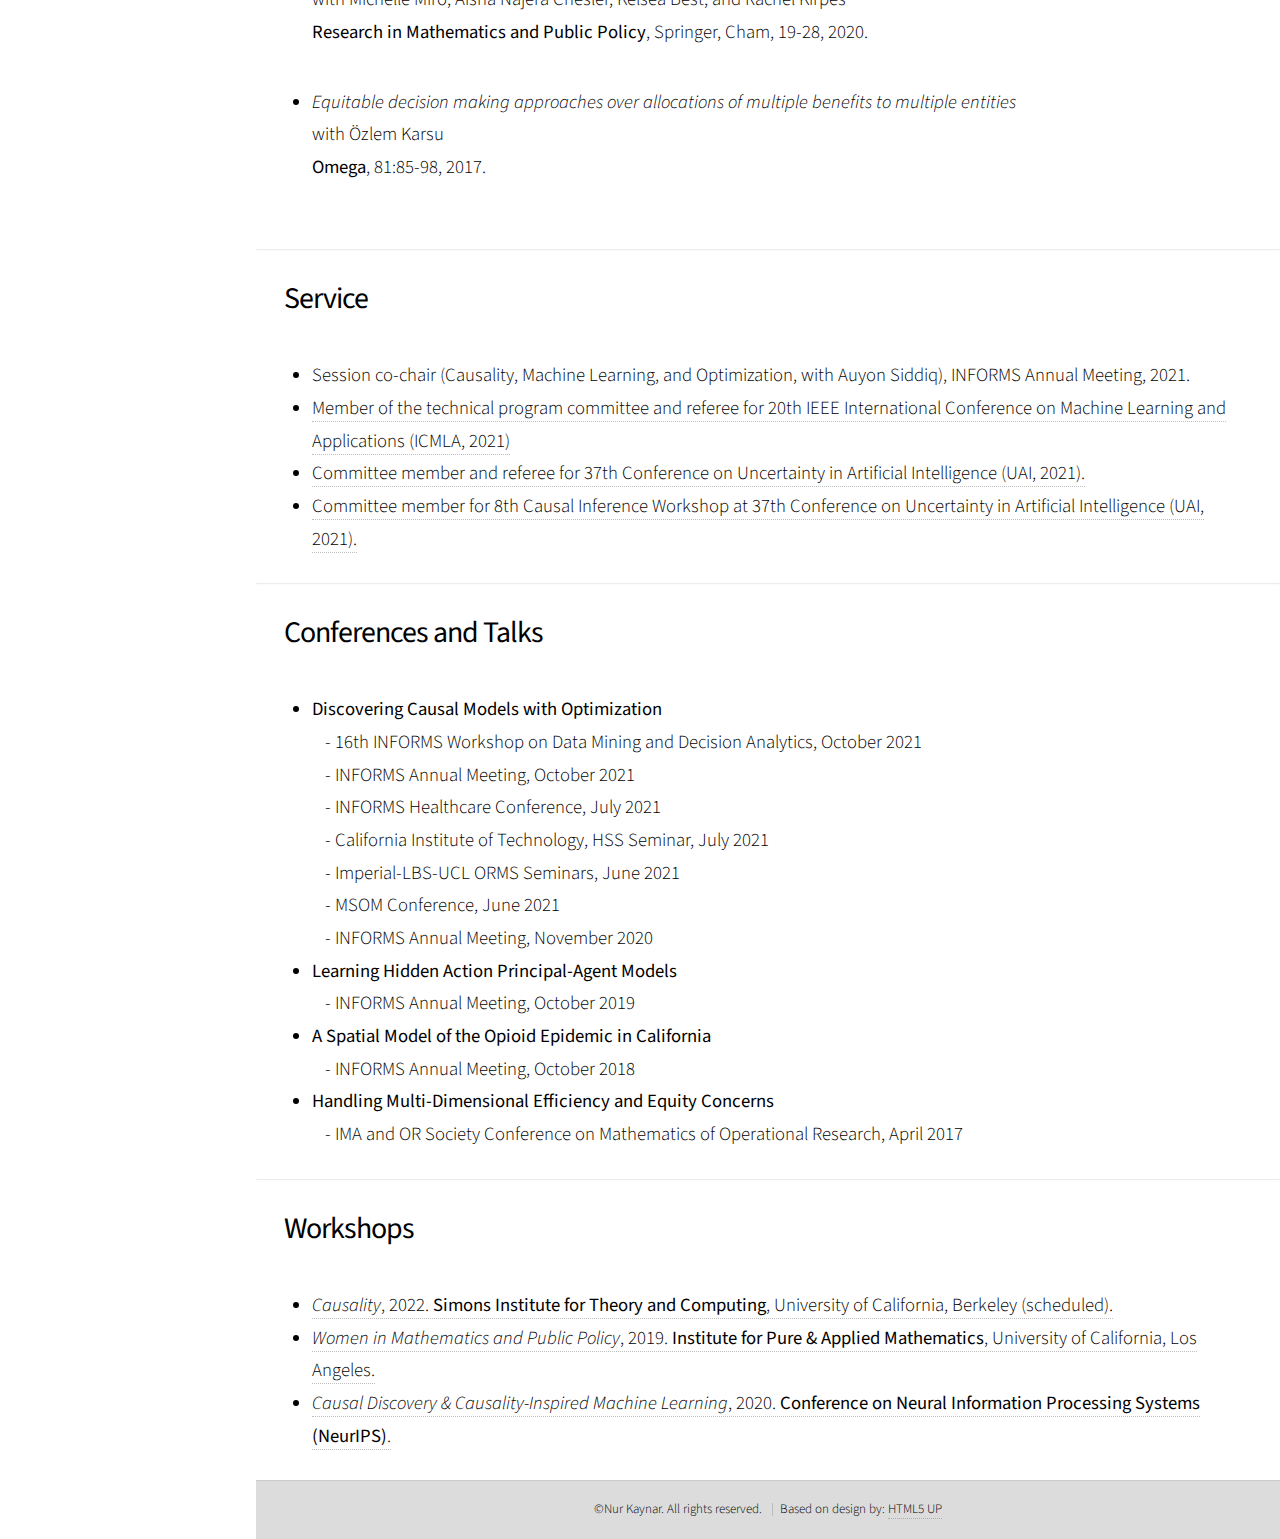
==== commit cff419d9: "link updated" ====
--- a/index.html
+++ b/index.html
@@ -92,7 +92,7 @@
 with Ziwei Zhu and Vishal Gaur. <strong>Work in progress</strong>.<br /></p>
   </li>
   <li>
-    <p><a href="https://papers.ssrn.com/sol3/papers.cfm?abstract_id=4913070"> <em>Long-Term Policy Impact Estimation with Causal Structure Learning</em></a> <span style="display:inline-block; width: 0.25em;"></span> <a href="manuscripts/LTPE.pdf">[PDF]</a><br />
+    <p><a href="https://papers.ssrn.com/sol3/papers.cfm?abstract_id=4913070"> <em>Long-Term Policy Prediction with Causal Graphs: Insights from Healthy Grocery Shopping</em></a> <span style="display:inline-block; width: 0.25em;"></span> <a href="manuscripts/longtermPolicy.pdf">[PDF]</a><br />
 with Dmitry Mitrofanov<br />
 Under revision.<br /></p>
   </li>
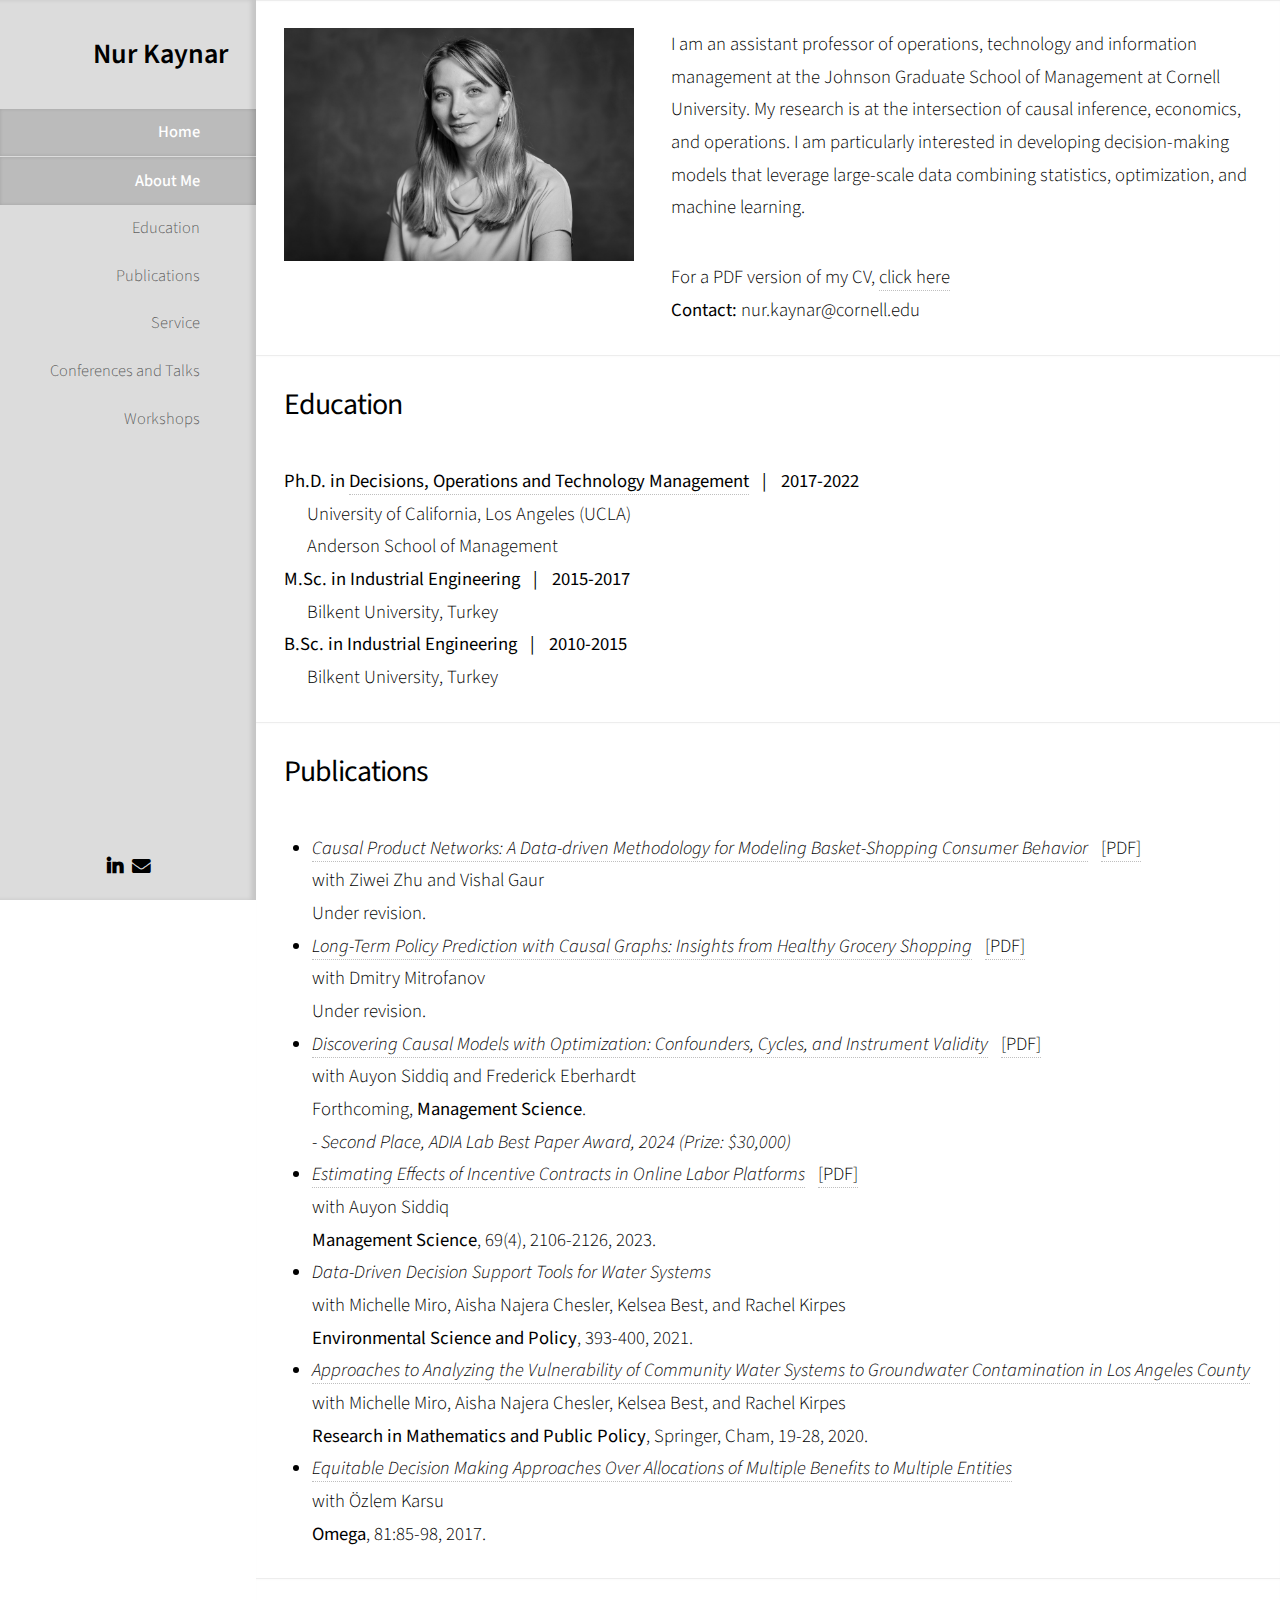
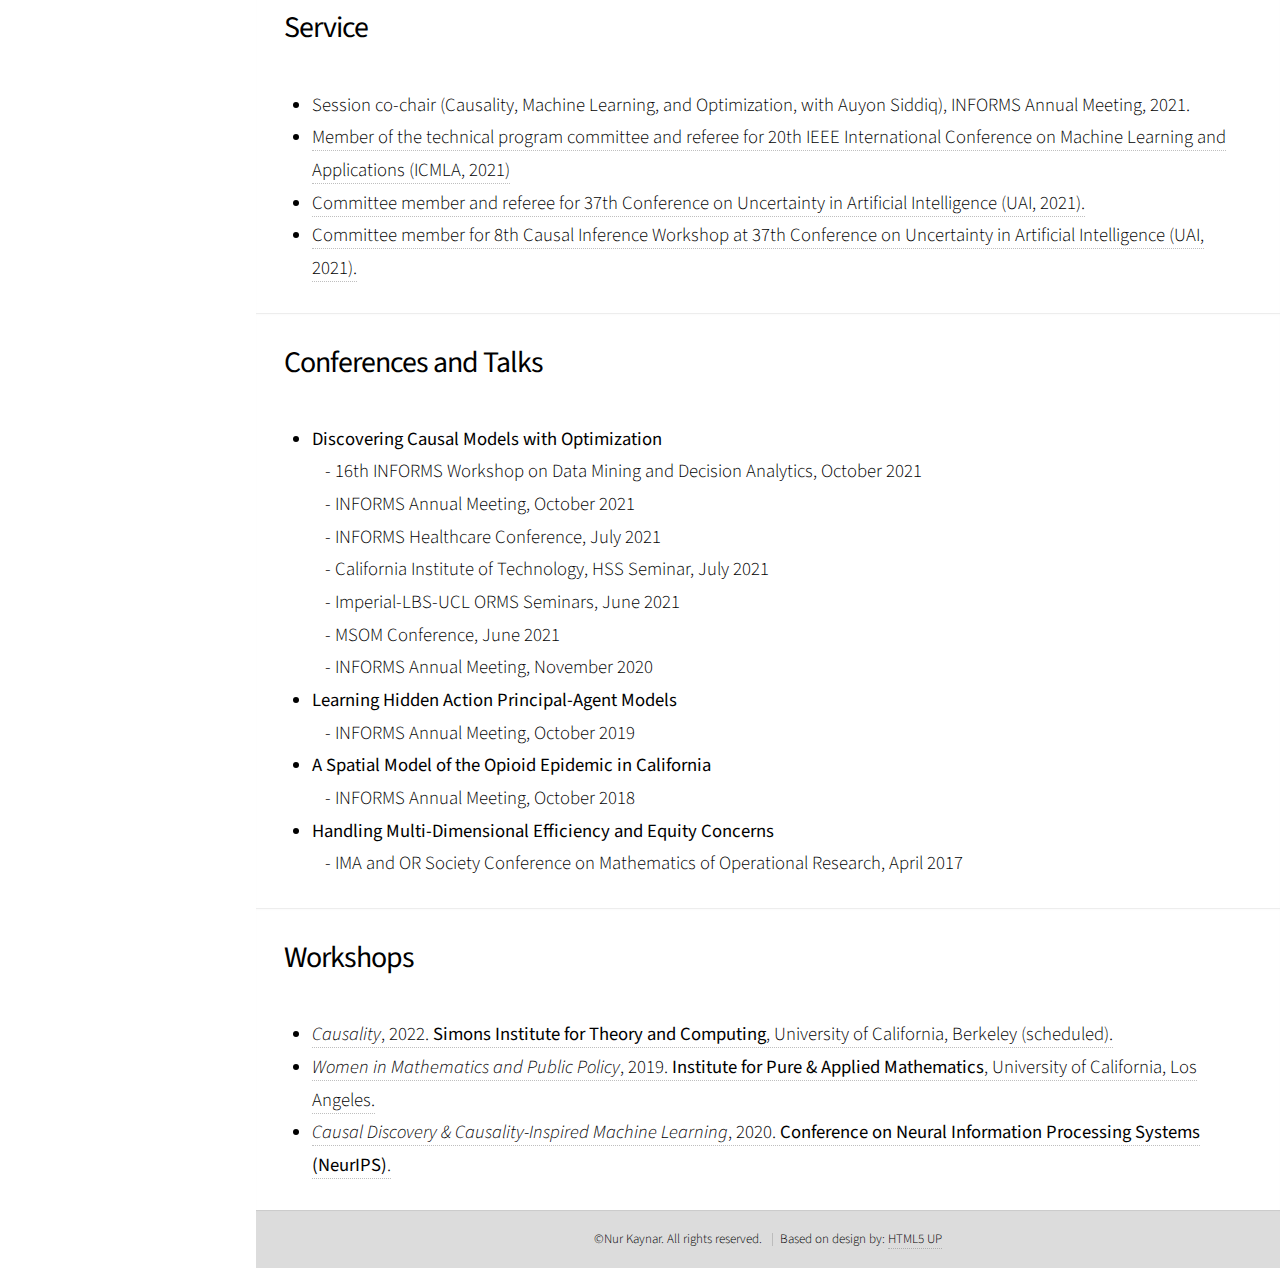
==== commit 76c17f87: "Update links" ====
--- a/index.html
+++ b/index.html
@@ -46,7 +46,7 @@
           </a></li><hr><li><a href="#about-me" id="about-me-link" class="scrolly"><span class="icon none">About Me</span></a></li><li><a href="#education" id="education-link" class="scrolly"><span class="icon none">Education</span></a></li><li><a href="#publications" id="publications-link" class="scrolly"><span class="icon none">Publications</span></a></li><li><a href="#service" id="service-link" class="scrolly"><span class="icon none">Service</span></a></li><li><a href="#conferences-and-talks" id="conferences-and-talks-link" class="scrolly"><span class="icon none">Conferences and Talks</span></a></li><li><a href="#workshops" id="workshops-link" class="scrolly"><span class="icon none">Workshops</span></a></li></ul>
 </nav></div>
   <div class="bottom"><!-- Social Icons -->
-<ul class="icons"><li><a href="https://www.linkedin.com/in/nur-kaynar-5b547512b" class="icon-b fa-linkedin-in"><span class="label">LinkedIn</span></a></li><li><a href="mailto:sema.nur.kaynar.keles.phd@anderson.ucla.edu" class="icon fa-envelope"><span class="label">Email</span></a></li></ul>
+<ul class="icons"><li><a href="https://www.linkedin.com/in/nur-kaynar-5b547512b" class="icon-b fa-linkedin-in"><span class="label">LinkedIn</span></a></li><li><a href="mailto:nur.kaynar@cornell.edu" class="icon fa-envelope"><span class="label">Email</span></a></li></ul>
 </div>
 </div>
 <!-- Main -->
@@ -74,12 +74,10 @@
   <div class="container"><header>
 			<h2>Education</h2></header><p><strong>Ph.D. in <a href="https://www.anderson.ucla.edu/faculty-and-research/decisions-operations-and-technology-management"> Decisions, Operations and Technology Management</a> <span style="display:inline-block; width: 0.5em;"></span>|<span style="display:inline-block; width: 0.5em;"></span> 2017-2022</strong><br />
 <span style="display:inline-block; width: 1em;"></span> University of California, Los Angeles (UCLA)<br />
-<span style="display:inline-block; width: 1em;"></span> Anderson School of Management<br /></p>
-
-<p><strong>M.Sc. in Industrial Engineering <span style="display:inline-block; width: 0.5em;"></span>|<span style="display:inline-block; width: 0.5em;"></span> 2015-2017</strong><br />
-<span style="display:inline-block; width: 1em;"></span> Bilkent University, Turkey<br /></p>
-
-<p><strong>B.Sc. in Industrial Engineering <span style="display:inline-block; width: 0.5em;"></span>|<span style="display:inline-block; width: 0.5em;"></span> 2010-2015</strong><br />
+<span style="display:inline-block; width: 1em;"></span> Anderson School of Management<br />
+<strong>M.Sc. in Industrial Engineering <span style="display:inline-block; width: 0.5em;"></span>|<span style="display:inline-block; width: 0.5em;"></span> 2015-2017</strong><br />
+<span style="display:inline-block; width: 1em;"></span> Bilkent University, Turkey<br />
+<strong>B.Sc. in Industrial Engineering <span style="display:inline-block; width: 0.5em;"></span>|<span style="display:inline-block; width: 0.5em;"></span> 2010-2015</strong><br />
 <span style="display:inline-block; width: 1em;"></span> Bilkent University, Turkey<br /></p>
 
 </div>
@@ -87,40 +85,28 @@
 <section id="publications" class="shade-four">
   <div class="container"><header>
 			<h2>Publications</h2></header><ul>
-  <li>
-    <p><em>Causal Product Networks: Applications for Basket Shopping</em><br />
-with Ziwei Zhu and Vishal Gaur. <strong>Work in progress</strong>.<br /></p>
-  </li>
-  <li>
-    <p><a href="https://papers.ssrn.com/sol3/papers.cfm?abstract_id=4913070"> <em>Long-Term Policy Prediction with Causal Graphs: Insights from Healthy Grocery Shopping</em></a> <span style="display:inline-block; width: 0.25em;"></span> <a href="manuscripts/longtermPolicy.pdf">[PDF]</a><br />
+  <li><a href="https://papers.ssrn.com/sol3/papers.cfm?abstract_id=4966342"> <em>Causal Product Networks: A Data-driven Methodology for Modeling Basket-Shopping Consumer Behavior</em></a> <span style="display:inline-block; width: 0.25em;"></span> <a href="manuscripts/CausalProductNetworks.pdf">[PDF]</a><br />
+with Ziwei Zhu and Vishal Gaur<br />
+Under revision.<br /></li>
+  <li><a href="https://papers.ssrn.com/sol3/papers.cfm?abstract_id=4913070"> <em>Long-Term Policy Prediction with Causal Graphs: Insights from Healthy Grocery Shopping</em></a> <span style="display:inline-block; width: 0.25em;"></span> <a href="manuscripts/longtermPolicy.pdf">[PDF]</a><br />
 with Dmitry Mitrofanov<br />
-Under revision.<br /></p>
-  </li>
-  <li>
-    <p><a href="https://pubsonline.informs.org/doi/10.1287/mnsc.2021.02066"> <em>Discovering Causal Models with Optimization: Confounders, Cycles, and Instrument Validity</em></a> <span style="display:inline-block; width: 0.25em;"></span> <a href="manuscripts/CausalDiscovery.pdf">[PDF]</a><br />
+Under revision.<br /></li>
+  <li><a href="https://pubsonline.informs.org/doi/10.1287/mnsc.2021.02066"> <em>Discovering Causal Models with Optimization: Confounders, Cycles, and Instrument Validity</em></a> <span style="display:inline-block; width: 0.25em;"></span> <a href="manuscripts/CausalDiscovery.pdf">[PDF]</a><br />
 with Auyon Siddiq and Frederick Eberhardt<br />
-Forthcoming, <strong>Management Science</strong>.<br /></p>
-  </li>
-  <li>
-    <p><a href="https://pubsonline.informs.org/doi/abs/10.1287/mnsc.2022.4450"> <em>Estimating Effects of Incentive Contracts in Online Labor Platforms</em></a> <span style="display:inline-block; width: 0.25em;"></span> <a href="manuscripts/PA.pdf">[PDF]</a><br />
+Forthcoming, <strong>Management Science</strong>.<br />
+<em>- Second Place, ADIA Lab Best Paper Award, 2024 (Prize: $30,000)</em><br /></li>
+  <li><a href="https://pubsonline.informs.org/doi/abs/10.1287/mnsc.2022.4450"> <em>Estimating Effects of Incentive Contracts in Online Labor Platforms</em></a> <span style="display:inline-block; width: 0.25em;"></span> <a href="manuscripts/PA.pdf">[PDF]</a><br />
 with Auyon Siddiq<br />
-<strong>Management Science</strong>, 69(4), 2106-2126, 2023.<br /></p>
-  </li>
-  <li>
-    <p><em>Data-driven decision support tools for water systems</em><br />
+<strong>Management Science</strong>, 69(4), 2106-2126, 2023.<br /></li>
+  <li><em>Data-Driven Decision Support Tools for Water Systems</em><br />
 with Michelle Miro, Aisha Najera Chesler, Kelsea Best, and Rachel Kirpes<br />
-<strong>Environmental Science and Policy</strong>, 393-400, 2021.<br /></p>
-  </li>
-  <li>
-    <p><a href="https://www.rand.org/pubs/external_publications/EP68397.html"> <em>Approaches to analyzing the vulnerability of community water systems to groundwater contamination in Los Angeles County</em></a> <br />
+<strong>Environmental Science and Policy</strong>, 393-400, 2021.<br /></li>
+  <li><a href="https://www.rand.org/pubs/external_publications/EP68397.html"> <em>Approaches to Analyzing the Vulnerability of Community Water Systems to Groundwater Contamination in Los Angeles County</em></a> <br />
 with Michelle Miro, Aisha Najera Chesler, Kelsea Best, and Rachel Kirpes<br />
-<strong>Research in Mathematics and Public Policy</strong>, Springer, Cham, 19-28, 2020.<br /></p>
-  </li>
-  <li>
-    <p><em>Equitable decision making approaches over allocations of multiple benefits to multiple entities</em><br />
+<strong>Research in Mathematics and Public Policy</strong>, Springer, Cham, 19-28, 2020.<br /></li>
+  <li><a href="https://www.sciencedirect.com/science/article/pii/S0305048317301330"> <em>Equitable Decision Making Approaches Over Allocations of Multiple Benefits to Multiple Entities</em></a> <br />
 with Özlem Karsu<br />
-<strong>Omega</strong>, 81:85-98, 2017.<br /></p>
-  </li>
+<strong>Omega</strong>, 81:85-98, 2017.<br /></li>
 </ul>
 
 </div>
